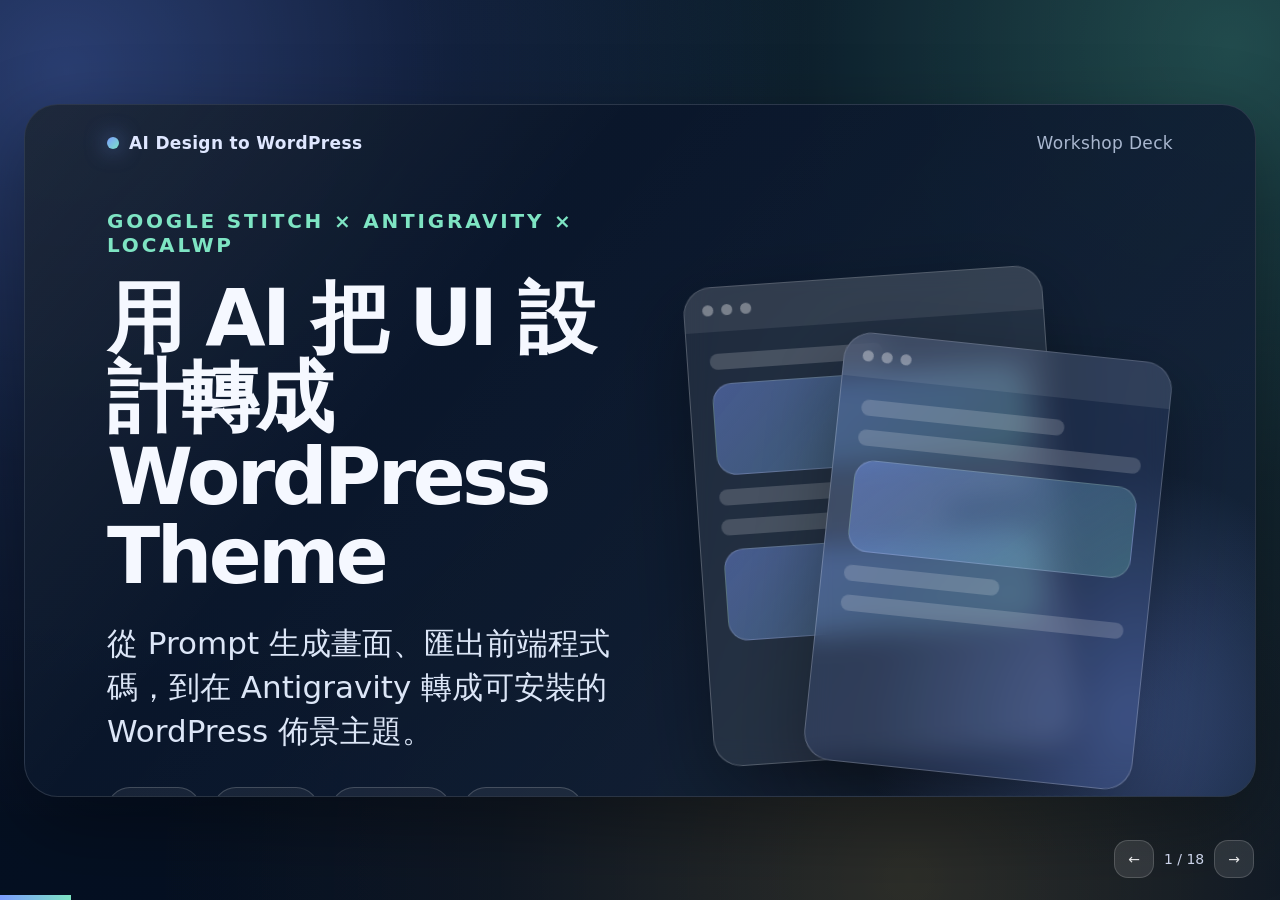
==== slides/google-stitch-to-wordpress.html @ a5615731 "add google stitch to wordpress slides" ====
<!doctype html>
<html lang="zh-Hant">
<head>
  <meta charset="utf-8" />
  <meta name="viewport" content="width=device-width, initial-scale=1" />
  <title>Google Stitch × Antigravity × WordPress Theme 工作流</title>
  <style>
    :root{
      --bg:#07111f;
      --bg2:#0e1e35;
      --ink:#f5f8ff;
      --muted:#a9b7cf;
      --line:rgba(255,255,255,.13);
      --brand:#7c9cff;
      --brand2:#7ee4c3;
      --accent:#ffd166;
      --danger:#ff7a90;
      --card:rgba(255,255,255,.075);
      --card2:rgba(255,255,255,.11);
      --shadow:0 28px 80px rgba(0,0,0,.35);
      --radius:28px;
      font-family: Inter, ui-sans-serif, system-ui, -apple-system, BlinkMacSystemFont, "Segoe UI", "Noto Sans TC", "Microsoft JhengHei", sans-serif;
    }
    *{box-sizing:border-box}
    html,body{height:100%; margin:0; background:#020814; color:var(--ink); overflow:hidden;}
    body:before{
      content:""; position:fixed; inset:-20%; pointer-events:none; opacity:.72;
      background:
        radial-gradient(circle at 18% 20%, rgba(124,156,255,.48) 0, rgba(124,156,255,.16) 22%, transparent 42%),
        radial-gradient(circle at 83% 18%, rgba(126,228,195,.38) 0, rgba(126,228,195,.10) 24%, transparent 46%),
        radial-gradient(circle at 65% 84%, rgba(255,209,102,.22) 0, rgba(255,209,102,.06) 26%, transparent 48%),
        linear-gradient(135deg, #06101e 0%, #0a1425 44%, #081528 100%);
      filter:saturate(120%);
    }
    .deck{height:100%; width:100%; position:relative; z-index:1; display:grid; place-items:center; padding:24px;}
    .slide{
      display:none; position:relative; overflow:hidden;
      width:min(100vw - 48px, 1600px); aspect-ratio:16/9;
      max-height:calc(100vh - 48px);
      background:linear-gradient(135deg, rgba(9,20,38,.92), rgba(12,28,52,.90));
      border:1px solid var(--line); border-radius:34px; box-shadow:var(--shadow);
      padding:70px 82px;
    }
    .slide.active{display:block; animation:fade .28s ease both}
    @keyframes fade{from{opacity:.3; transform:translateY(10px) scale(.99)} to{opacity:1; transform:none}}
    .slide:before{content:""; position:absolute; inset:0; pointer-events:none; background:linear-gradient(130deg, rgba(255,255,255,.08), transparent 34%, rgba(255,255,255,.04));}
    .slide:after{content:""; position:absolute; right:-120px; bottom:-180px; width:520px; height:520px; border-radius:50%; background:radial-gradient(circle, rgba(124,156,255,.32), transparent 68%); pointer-events:none;}
    .topbar{position:absolute; top:28px; left:82px; right:82px; display:flex; justify-content:space-between; align-items:center; color:var(--muted); font-size:17px; letter-spacing:.02em; z-index:3;}
    .brandmark{display:flex; align-items:center; gap:10px; font-weight:700; color:#dfe7ff;}
    .dot{width:12px; height:12px; border-radius:50%; background:linear-gradient(135deg,var(--brand),var(--brand2)); box-shadow:0 0 22px rgba(124,156,255,.8)}
    h1,h2,h3,p{margin:0}
    h1{font-size:78px; line-height:1.02; letter-spacing:-.045em; max-width:1050px;}
    h2{font-size:54px; line-height:1.08; letter-spacing:-.035em; max-width:1120px;}
    h3{font-size:28px; line-height:1.25; color:#fff;}
    p,.body{font-size:24px; line-height:1.55; color:var(--muted);}
    .lead{font-size:31px; line-height:1.42; color:#dce6f7; max-width:980px; margin-top:24px;}
    .kicker{font-size:20px; color:var(--brand2); font-weight:800; text-transform:uppercase; letter-spacing:.14em; margin-bottom:22px;}
    .hero-grid{display:grid; grid-template-columns:1.1fr .9fr; gap:62px; align-items:center; height:100%; padding-top:34px; position:relative; z-index:2;}
    .pillrow{display:flex; flex-wrap:wrap; gap:12px; margin-top:34px;}
    .pill{padding:10px 16px; border:1px solid rgba(255,255,255,.18); border-radius:999px; background:rgba(255,255,255,.06); color:#dfe7ff; font-size:18px;}
    .screen-stack{height:530px; position:relative;}
    .mock{position:absolute; border-radius:28px; border:1px solid rgba(255,255,255,.22); background:rgba(255,255,255,.08); backdrop-filter:blur(14px); box-shadow:0 28px 75px rgba(0,0,0,.33); overflow:hidden;}
    .mock.one{width:360px; height:480px; right:115px; top:20px; transform:rotate(-4deg)}
    .mock.two{width:330px; height:430px; right:20px; top:90px; transform:rotate(6deg); background:rgba(124,156,255,.11)}
    .mockbar{height:44px; background:rgba(255,255,255,.08); display:flex; gap:8px; align-items:center; padding:0 18px;}
    .mockbar span{width:11px; height:11px; border-radius:50%; background:rgba(255,255,255,.35)}
    .mockbody{padding:22px; display:grid; gap:14px;}
    .mockline{height:16px; border-radius:20px; background:rgba(255,255,255,.17)}
    .mockline.short{width:55%}.mockline.mid{width:72%}
    .mockcard{height:92px; border-radius:20px; background:linear-gradient(135deg, rgba(124,156,255,.42), rgba(126,228,195,.22)); border:1px solid rgba(255,255,255,.16)}
    .two-col{display:grid; grid-template-columns:1fr 1fr; gap:42px; margin-top:38px; position:relative; z-index:2;}
    .three-col{display:grid; grid-template-columns:repeat(3,1fr); gap:28px; margin-top:38px; position:relative; z-index:2;}
    .card{background:var(--card); border:1px solid var(--line); border-radius:var(--radius); padding:30px; min-height:190px;}
    .card.big{min-height:260px;}
    .card .num{font-size:20px; color:var(--accent); font-weight:900; margin-bottom:12px;}
    .card p{font-size:21px; margin-top:12px;}
    ul{margin:20px 0 0 0; padding:0; list-style:none; display:grid; gap:14px;}
    li{font-size:23px; line-height:1.42; color:#d7e2f4; padding-left:34px; position:relative;}
    li:before{content:""; position:absolute; left:0; top:.55em; width:12px; height:12px; border-radius:50%; background:linear-gradient(135deg,var(--brand),var(--brand2));}
    .flow{display:flex; align-items:stretch; justify-content:space-between; gap:18px; margin-top:50px; position:relative; z-index:2;}
    .step{flex:1; min-height:170px; background:rgba(255,255,255,.075); border:1px solid rgba(255,255,255,.14); border-radius:26px; padding:25px; display:flex; flex-direction:column; justify-content:space-between;}
    .step small{color:var(--brand2); font-weight:800; font-size:16px; letter-spacing:.1em}.step strong{font-size:25px; line-height:1.2}.step span{font-size:18px; color:var(--muted); line-height:1.35}
    .arrow{width:36px; display:grid; place-items:center; color:var(--muted); font-size:38px;}
    .code{font-family:"SFMono-Regular",Consolas,"Liberation Mono",monospace; background:rgba(0,0,0,.28); border:1px solid rgba(255,255,255,.14); border-radius:22px; padding:26px; color:#dfe7ff; font-size:20px; line-height:1.5; white-space:pre-wrap; margin-top:26px;}
    .highlight{color:var(--brand2); font-weight:900}.yellow{color:var(--accent); font-weight:900}.red{color:var(--danger); font-weight:900}
    .compare{display:grid; grid-template-columns:1fr 1fr; gap:28px; margin-top:42px; position:relative; z-index:2;}
    .compare .side{padding:34px; border-radius:30px; border:1px solid var(--line); background:rgba(255,255,255,.07); min-height:410px;}
    .side.old{opacity:.78}.side.new{background:linear-gradient(135deg, rgba(124,156,255,.14), rgba(126,228,195,.08));}
    .source{position:absolute; left:82px; bottom:34px; right:82px; color:rgba(223,231,255,.55); font-size:14px; z-index:3;}
    .progress{position:fixed; left:0; bottom:0; height:5px; background:linear-gradient(90deg,var(--brand),var(--brand2)); z-index:10; transition:width .2s ease;}
    .nav{position:fixed; right:26px; bottom:22px; z-index:11; display:flex; gap:10px; align-items:center; color:#dfe7ff; font-size:14px; opacity:.9}
    button{background:rgba(255,255,255,.12); color:#fff; border:1px solid rgba(255,255,255,.18); border-radius:14px; padding:10px 13px; cursor:pointer; font:inherit} button:hover{background:rgba(255,255,255,.2)}
    .agenda{display:grid; grid-template-columns:repeat(2,1fr); gap:18px; margin-top:38px; max-width:1080px;}
    .agenda div{padding:20px 24px; border-radius:22px; background:rgba(255,255,255,.075); border:1px solid var(--line); font-size:23px; color:#e9efff;}
    .agenda b{color:var(--brand2); margin-right:12px;}
    .matrix{width:100%; border-collapse:separate; border-spacing:0 12px; margin-top:34px; position:relative; z-index:2;}
    .matrix th{font-size:19px; color:var(--brand2); text-align:left; padding:0 22px 8px;}
    .matrix td{background:rgba(255,255,255,.075); border-top:1px solid var(--line); border-bottom:1px solid var(--line); padding:20px 22px; font-size:21px; color:#dbe6f7;}
    .matrix td:first-child{border-left:1px solid var(--line); border-radius:20px 0 0 20px; color:#fff; font-weight:800;}.matrix td:last-child{border-right:1px solid var(--line); border-radius:0 20px 20px 0;}
    .diagram{position:relative; height:520px; margin-top:20px; z-index:2;}
    .node{position:absolute; border-radius:26px; border:1px solid var(--line); background:rgba(255,255,255,.08); padding:24px; box-shadow:0 18px 50px rgba(0,0,0,.2);}
    .node h3{font-size:25px}.node p{font-size:18px; margin-top:8px}.node.a{left:0;top:50px;width:340px}.node.b{left:410px;top:0;width:360px}.node.c{right:0;top:70px;width:360px}.node.d{left:210px;bottom:30px;width:400px}.node.e{right:180px;bottom:0;width:360px}
    .line{position:absolute; height:2px; background:linear-gradient(90deg, rgba(124,156,255,.0), rgba(124,156,255,.8), rgba(126,228,195,.0)); transform-origin:left center; opacity:.75}.l1{left:330px;top:150px;width:120px; transform:rotate(-18deg)}.l2{left:760px;top:130px;width:170px; transform:rotate(18deg)}.l3{left:310px;top:290px;width:170px; transform:rotate(55deg)}.l4{left:610px;top:340px;width:230px; transform:rotate(-12deg)}
    .quote{font-size:42px; line-height:1.25; max-width:1000px; color:#fff; letter-spacing:-.02em; margin-top:28px;}
    .footer-note{font-size:18px; color:var(--muted); margin-top:26px;}
    @media (max-width:900px){.deck{padding:0}.slide{width:100vw;height:100vh;max-height:none;aspect-ratio:auto;border-radius:0;padding:76px 28px 90px;overflow:auto}.topbar{left:28px;right:28px}.hero-grid,.two-col,.three-col,.compare{grid-template-columns:1fr}.screen-stack{display:none}h1{font-size:48px}h2{font-size:38px}.lead{font-size:23px}.flow{flex-direction:column}.arrow{transform:rotate(90deg); width:auto}.source{left:28px;right:28px}.agenda{grid-template-columns:1fr}.diagram{height:auto;display:grid;gap:16px}.node{position:relative!important;left:auto!important;right:auto!important;top:auto!important;bottom:auto!important;width:auto!important}.line{display:none}}
    @media print{html,body{height:auto;overflow:visible;background:#07111f}.deck{display:block;padding:0}.slide{display:block;break-after:page;page-break-after:always;width:100vw;height:56.25vw;max-height:none;border-radius:0;border:0;box-shadow:none}.nav,.progress{display:none}@page{size:16in 9in;margin:0}}
  </style>
</head>
<body>
  <main class="deck" id="deck">
    <section class="slide active">
      <div class="topbar"><div class="brandmark"><span class="dot"></span>AI Design to WordPress</div><div>Workshop Deck</div></div>
      <div class="hero-grid">
        <div>
          <div class="kicker">Google Stitch × Antigravity × LocalWP</div>
          <h1>用 AI 把 UI 設計轉成 WordPress Theme</h1>
          <p class="lead">從 Prompt 生成畫面、匯出前端程式碼，到在 Antigravity 轉成可安裝的 WordPress 佈景主題。</p>
          <div class="pillrow"><span class="pill">UI 生成</span><span class="pill">前端匯出</span><span class="pill">AI Coding</span><span class="pill">Theme 化</span></div>
        </div>
        <div class="screen-stack" aria-hidden="true"><div class="mock one"><div class="mockbar"><span></span><span></span><span></span></div><div class="mockbody"><div class="mockline short"></div><div class="mockcard"></div><div class="mockline"></div><div class="mockline mid"></div><div class="mockcard"></div></div></div><div class="mock two"><div class="mockbar"><span></span><span></span><span></span></div><div class="mockbody"><div class="mockline mid"></div><div class="mockline"></div><div class="mockcard"></div><div class="mockline short"></div><div class="mockline"></div></div></div></div>
      </div>
    </section>

    <section class="slide">
      <div class="topbar"><div class="brandmark"><span class="dot"></span>Agenda</div><div>01</div></div>
      <div class="kicker">今天會完成的事</div>
      <h2>從「想法」到「本機 WordPress Theme」的完整流程</h2>
      <div class="agenda">
        <div><b>01</b>什麼是 Google Stitch</div>
        <div><b>02</b>為什麼要用 Stitch</div>
        <div><b>03</b>匯出功能介紹</div>
        <div><b>04</b>匯出 ZIP</div>
        <div><b>05</b>打開 Antigravity</div>
        <div><b>06</b>安裝 LocalWP</div>
        <div><b>07</b>轉成 WordPress Theme</div>
        <div><b>08</b>測試、修正與交付</div>
      </div>
      <div class="source">提示：使用鍵盤 ← → 或下方按鈕切換投影片；列印時可另存為 PDF。</div>
    </section>

    <section class="slide">
      <div class="topbar"><div class="brandmark"><span class="dot"></span>Google Stitch</div><div>02</div></div>
      <div class="kicker">什麼是 Google Stitch</div>
      <h2>Google Labs 推出的 AI UI 設計工具</h2>
      <div class="two-col">
        <div class="card big"><div class="num">Core Idea</div><h3>From idea to app</h3><p>用自然語言或圖片描述需求，快速產生 Web / Mobile 介面設計，並同時提供前端程式碼。</p></div>
        <div class="card big"><div class="num">Output</div><h3>UI + Code</h3><p>Stitch 不只產生靜態圖，也能輸出 HTML/CSS 或 React 形式，方便進一步交給開發工具處理。</p></div>
      </div>
      <ul>
        <li>適合從零開始探索產品畫面、Landing Page、App Prototype。</li>
        <li>可透過對話修改版面、色彩、元件與頁面結構。</li>
      </ul>
      <div class="source">資料來源：Google Developers Blog、Google Blog、RAR 設計攻略。</div>
    </section>

    <section class="slide">
      <div class="topbar"><div class="brandmark"><span class="dot"></span>Why Stitch</div><div>03</div></div>
      <div class="kicker">為什麼要用 Google Stitch</div>
      <h2>把「設計前期卡關」變成「可快速迭代的畫面」</h2>
      <div class="compare">
        <div class="side old"><h3>傳統流程</h3><ul><li>先畫 Wireframe</li><li>再進 Figma 做視覺</li><li>與開發溝通切版細節</li><li>反覆調 CSS 與 RWD</li><li>初版常常要數天到數週</li></ul></div>
        <div class="side new"><h3>Stitch 流程</h3><ul><li>用 Prompt 描述產品與風格</li><li>快速生成多個視覺方向</li><li>用對話微調畫面</li><li>匯出程式碼與素材</li><li>把時間留給品牌、體驗與內容</li></ul></div>
      </div>
    </section>

    <section class="slide">
      <div class="topbar"><div class="brandmark"><span class="dot"></span>Prompt</div><div>04</div></div>
      <div class="kicker">好的 Prompt 決定輸出品質</div>
      <h2>不要只說「做一個網站」，要把產品、受眾、區塊與風格說清楚</h2>
      <div class="code">請幫我設計一個 WordPress 課程 Landing Page，目標對象是想學 AI 工具的網站開發者。

頁面包含：Hero、課程亮點、三步驟學習流程、講師介紹、FAQ、CTA。

視覺風格：深色科技感、圓角卡片、藍綠色漸層、乾淨留白，適合桌機版網站。</div>
      <div class="three-col">
        <div class="card"><h3>產品背景</h3><p>網站類型、目標族群、使用場景。</p></div>
        <div class="card"><h3>頁面內容</h3><p>每個區塊需要有哪些資訊。</p></div>
        <div class="card"><h3>視覺限制</h3><p>品牌色、字體感、版型與氛圍。</p></div>
      </div>
    </section>

    <section class="slide">
      <div class="topbar"><div class="brandmark"><span class="dot"></span>Export</div><div>05</div></div>
      <div class="kicker">匯出功能介紹</div>
      <h2>Stitch 的輸出重點：讓設計可以進入下一個開發工具</h2>
      <table class="matrix">
        <tr><th>匯出方式</th><th>用途</th><th>適合時機</th></tr>
        <tr><td>Paste to Figma</td><td>把畫面貼到 Figma 繼續精修</td><td>需要設計師接手或做品牌細節</td></tr>
        <tr><td>HTML / CSS</td><td>取得靜態前端程式碼</td><td>要切成網頁、Landing Page、Theme</td></tr>
        <tr><td>ZIP Package</td><td>打包程式碼與素材</td><td>交給 Antigravity 或工程師整理</td></tr>
        <tr><td>Design Context</td><td>保存設計規則與畫面脈絡</td><td>讓 AI 開發工具更理解設計意圖</td></tr>
      </table>
      <div class="source">注意：功能名稱與可用項目可能因 Stitch 版本、模式與帳號權限而不同。</div>
    </section>

    <section class="slide">
      <div class="topbar"><div class="brandmark"><span class="dot"></span>ZIP</div><div>06</div></div>
      <div class="kicker">匯出 ZIP</div>
      <h2>下載後先確認：它是「靜態前端」，不是 WordPress Theme</h2>
      <div class="two-col">
        <div class="card big"><h3>ZIP 可能包含</h3><ul><li>HTML / CSS / JS</li><li>圖片與素材 Assets</li><li>頁面元件或版型檔案</li><li>設計說明文件</li></ul></div>
        <div class="card big"><h3>還缺什麼</h3><ul><li>style.css Theme Header</li><li>functions.php</li><li>header.php / footer.php</li><li>WordPress Loop</li><li>wp_head() / wp_footer()</li></ul></div>
      </div>
      <p class="footer-note">操作提醒：匯出後先不要急著丟到 WordPress，先用瀏覽器打開靜態版本，確認畫面、圖片路徑與 RWD 都正常。</p>
    </section>

    <section class="slide">
      <div class="topbar"><div class="brandmark"><span class="dot"></span>Antigravity</div><div>07</div></div>
      <div class="kicker">打開 Antigravity</div>
      <h2>把 Antigravity 當成「會自己看專案、拆任務、改程式」的 AI 開發環境</h2>
      <div class="three-col">
        <div class="card big"><div class="num">01</div><h3>Open Folder</h3><p>開啟 Stitch 匯出的 ZIP 解壓縮資料夾。</p></div>
        <div class="card big"><div class="num">02</div><h3>Ask Agent</h3><p>請 Agent 先閱讀專案結構，整理目前頁面與素材依賴。</p></div>
        <div class="card big"><div class="num">03</div><h3>Define Mission</h3><p>明確要求轉換成 WordPress Theme，而不是單純修前端。</p></div>
      </div>
      <div class="code">Mission：請把這個 Stitch 匯出的靜態網頁，轉換成可安裝的 WordPress Theme。
請建立必要檔案：style.css、functions.php、header.php、footer.php、front-page.php、index.php。</div>
      <div class="source">資料來源：Google Antigravity 官方文件與 Codelab。</div>
    </section>

    <section class="slide">
      <div class="topbar"><div class="brandmark"><span class="dot"></span>LocalWP</div><div>08</div></div>
      <div class="kicker">安裝 LocalWP</div>
      <h2>先建立安全的本機 WordPress 測試環境</h2>
      <div class="flow">
        <div class="step"><small>STEP 1</small><strong>下載 LocalWP</strong><span>安裝後建立新的 WordPress Site。</span></div><div class="arrow">→</div>
        <div class="step"><small>STEP 2</small><strong>建立網站</strong><span>選擇站名、PHP、資料庫與管理帳號。</span></div><div class="arrow">→</div>
        <div class="step"><small>STEP 3</small><strong>開啟 Theme 資料夾</strong><span>進入 wp-content/themes。</span></div><div class="arrow">→</div>
        <div class="step"><small>STEP 4</small><strong>放入 Theme</strong><span>啟用、預覽、修正錯誤。</span></div>
      </div>
      <p class="footer-note">建議先建立一個乾淨測試站，避免直接在正式網站上測試 AI 轉換結果。</p>
    </section>

    <section class="slide">
      <div class="topbar"><div class="brandmark"><span class="dot"></span>Theme Structure</div><div>09</div></div>
      <div class="kicker">WordPress Theme 最小結構</div>
      <h2>Antigravity 要轉換的不是「一頁 HTML」，而是一個 Theme 專案</h2>
      <div class="code">my-stitch-theme/
├── style.css          # Theme 資訊與主要樣式
├── functions.php      # 載入 CSS / JS、Theme 支援功能
├── header.php         # &lt;head&gt;、導覽列、wp_head()
├── footer.php         # 頁尾、wp_footer()
├── front-page.php     # 首頁版型
├── index.php          # 預設備援模板
└── assets/            # 圖片、CSS、JS、字體</div>
      <div class="two-col">
        <div class="card"><h3>靜態 → Theme</h3><p>拆出可重複使用的 header、footer、template。</p></div>
        <div class="card"><h3>硬編 → WordPress</h3><p>把內容逐步替換成 WordPress 函式與後台可管理資料。</p></div>
      </div>
    </section>

    <section class="slide">
      <div class="topbar"><div class="brandmark"><span class="dot"></span>Convert</div><div>10</div></div>
      <div class="kicker">使用 Antigravity 轉成 WordPress Theme</div>
      <h2>給 Agent 的任務要「具體、可驗收、分階段」</h2>
      <div class="code">請依序完成：
1. 分析目前 HTML / CSS / assets 結構
2. 建立 WordPress Theme 最小必要檔案
3. 將原本頁面拆成 header.php、front-page.php、footer.php
4. 用 wp_enqueue_style / wp_enqueue_script 載入素材
5. 修正圖片路徑為 get_template_directory_uri()
6. 確保 wp_head()、body_class()、wp_footer() 正確存在
7. 最後提供啟用與測試步驟</div>
    </section>

    <section class="slide">
      <div class="topbar"><div class="brandmark"><span class="dot"></span>Functions</div><div>11</div></div>
      <div class="kicker">關鍵轉換片段</div>
      <h2>讓樣式與腳本用 WordPress 方式載入</h2>
      <div class="code">// functions.php
function stitch_theme_assets() {
  wp_enqueue_style(
    'stitch-theme-style',
    get_stylesheet_uri(),
    array(),
    wp_get_theme()-&gt;get('Version')
  );

  wp_enqueue_script(
    'stitch-theme-main',
    get_template_directory_uri() . '/assets/main.js',
    array(),
    wp_get_theme()-&gt;get('Version'),
    true
  );
}
add_action('wp_enqueue_scripts', 'stitch_theme_assets');</div>
      <p class="footer-note">不要直接在 header.php 寫死 CSS/JS 路徑；用 enqueue 才符合 WordPress Theme 的標準做法。</p>
    </section>

    <section class="slide">
      <div class="topbar"><div class="brandmark"><span class="dot"></span>WordPress Dynamic</div><div>12</div></div>
      <div class="kicker">從靜態內容改成可管理內容</div>
      <h2>初版可以先保留靜態，第二階段再導入 WordPress 動態化</h2>
      <div class="three-col">
        <div class="card big"><h3>階段 1</h3><p>完成可啟用 Theme，畫面與 Stitch 靜態版一致。</p></div>
        <div class="card big"><h3>階段 2</h3><p>把標題、段落、按鈕連結改為 Customizer 或 ACF 欄位。</p></div>
        <div class="card big"><h3>階段 3</h3><p>把重複區塊轉成 Gutenberg Block 或 Pattern。</p></div>
      </div>
      <div class="code">常見替換：
&lt;h1&gt;固定標題&lt;/h1&gt; → &lt;?php the_title(); ?&gt;
固定內文 → &lt;?php the_content(); ?&gt;
圖片路徑 → &lt;?php echo esc_url(get_template_directory_uri()); ?&gt;/assets/image.png</div>
    </section>

    <section class="slide">
      <div class="topbar"><div class="brandmark"><span class="dot"></span>Workflow</div><div>13</div></div>
      <div class="kicker">完整工作流</div>
      <h2>AI 設計不是終點，而是 WordPress 開發的起點</h2>
      <div class="diagram">
        <div class="line l1"></div><div class="line l2"></div><div class="line l3"></div><div class="line l4"></div>
        <div class="node a"><h3>Google Stitch</h3><p>Prompt / 圖片生成 UI</p></div>
        <div class="node b"><h3>Export ZIP</h3><p>取得靜態前端與素材</p></div>
        <div class="node c"><h3>Antigravity</h3><p>拆解、重構、轉換 Theme</p></div>
        <div class="node d"><h3>LocalWP</h3><p>本機安裝、啟用、測試</p></div>
        <div class="node e"><h3>WordPress Theme</h3><p>可持續維護與擴充</p></div>
      </div>
    </section>

    <section class="slide">
      <div class="topbar"><div class="brandmark"><span class="dot"></span>QA</div><div>14</div></div>
      <div class="kicker">驗收清單</div>
      <h2>Theme 啟用前，至少檢查這 8 件事</h2>
      <div class="two-col">
        <ul>
          <li>Theme 後台可以正常啟用</li>
          <li>首頁畫面與靜態版一致</li>
          <li>CSS / JS 沒有 404</li>
          <li>圖片路徑都正確</li>
        </ul>
        <ul>
          <li>手機版 RWD 沒有破版</li>
          <li>wp_head() / wp_footer() 存在</li>
          <li>選單、按鈕、表單可正常操作</li>
          <li>沒有把測試 API Key 或私密資料放進 Theme</li>
        </ul>
      </div>
      <p class="footer-note">Demo 時建議準備「失敗排除」橋段：常見錯誤包含圖片路徑、CSS 未載入、JS 相依性、PHP tag 拼錯。</p>
    </section>

    <section class="slide">
      <div class="topbar"><div class="brandmark"><span class="dot"></span>Demo Script</div><div>15</div></div>
      <div class="kicker">現場 Demo 建議節奏</div>
      <h2>不要只展示工具，要展示「每一步產出的交付物」</h2>
      <div class="flow">
        <div class="step"><small>5 min</small><strong>Stitch 生成 UI</strong><span>從 Prompt 產出第一版畫面。</span></div><div class="arrow">→</div>
        <div class="step"><small>5 min</small><strong>匯出 ZIP</strong><span>說明資料夾與檔案內容。</span></div><div class="arrow">→</div>
        <div class="step"><small>15 min</small><strong>Antigravity 轉換</strong><span>讓 Agent 建 Theme 並修錯。</span></div><div class="arrow">→</div>
        <div class="step"><small>10 min</small><strong>LocalWP 啟用</strong><span>完成測試與驗收。</span></div>
      </div>
      <p class="footer-note">時間不夠時，先準備好一份半成品 Theme，現場只展示關鍵轉換與修正。</p>
    </section>

    <section class="slide">
      <div class="topbar"><div class="brandmark"><span class="dot"></span>Wrap-up</div><div>16</div></div>
      <div class="kicker">重點總結</div>
      <h2>這套流程的價值：更快做出可驗證的網站原型</h2>
      <p class="quote">Stitch 負責把想法變成畫面；Antigravity 負責把畫面整理成工程；WordPress 負責讓網站可以被管理與持續營運。</p>
      <div class="three-col">
        <div class="card"><h3>速度</h3><p>降低從空白畫布開始的成本。</p></div>
        <div class="card"><h3>可交付</h3><p>不是只有截圖，而是可測試的 Theme。</p></div>
        <div class="card"><h3>可維護</h3><p>用 WordPress 結構接住後續內容與客戶需求。</p></div>
      </div>
    </section>

    <section class="slide">
      <div class="topbar"><div class="brandmark"><span class="dot"></span>Resources</div><div>17</div></div>
      <div class="kicker">參考資源</div>
      <h2>延伸閱讀與操作文件</h2>
      <ul>
        <li>RAR 設計攻略：Google Stitch 教學與功能整理</li>
        <li>Google Developers Blog：From idea to app: Introducing Stitch</li>
        <li>Google Blog：Introducing “vibe design” with Stitch</li>
        <li>Google Antigravity 官方文件與 Getting Started Codelab</li>
        <li>WordPress Theme Handbook：Theme Basics、Template Files、Enqueue Scripts</li>
      </ul>
      <div class="code">建議下一步：把此 HTML 投影片內容轉成 workshop handout，並補上實際操作截圖與你自己的 Demo 專案畫面。</div>
    </section>
  </main>
  <div class="progress" id="progress"></div>
  <div class="nav"><button id="prev" aria-label="上一頁">←</button><span id="count">1 / 17</span><button id="next" aria-label="下一頁">→</button></div>
  <script>
    const slides=[...document.querySelectorAll('.slide')];
    let index=0;
    const progress=document.getElementById('progress');
    const count=document.getElementById('count');
    function show(i){
      index=Math.max(0,Math.min(slides.length-1,i));
      slides.forEach((s,n)=>s.classList.toggle('active',n===index));
      progress.style.width=((index+1)/slides.length*100)+'%';
      count.textContent=(index+1)+' / '+slides.length;
      location.hash='slide-'+(index+1);
    }
    document.getElementById('prev').onclick=()=>show(index-1);
    document.getElementById('next').onclick=()=>show(index+1);
    addEventListener('keydown',e=>{
      if(['ArrowRight','PageDown',' '].includes(e.key)){e.preventDefault();show(index+1)}
      if(['ArrowLeft','PageUp'].includes(e.key)){e.preventDefault();show(index-1)}
      if(e.key==='Home')show(0); if(e.key==='End')show(slides.length-1);
    });
    const m=location.hash.match(/slide-(\d+)/); if(m) index=Number(m[1])-1; show(index);
  </script>
</body>
</html>
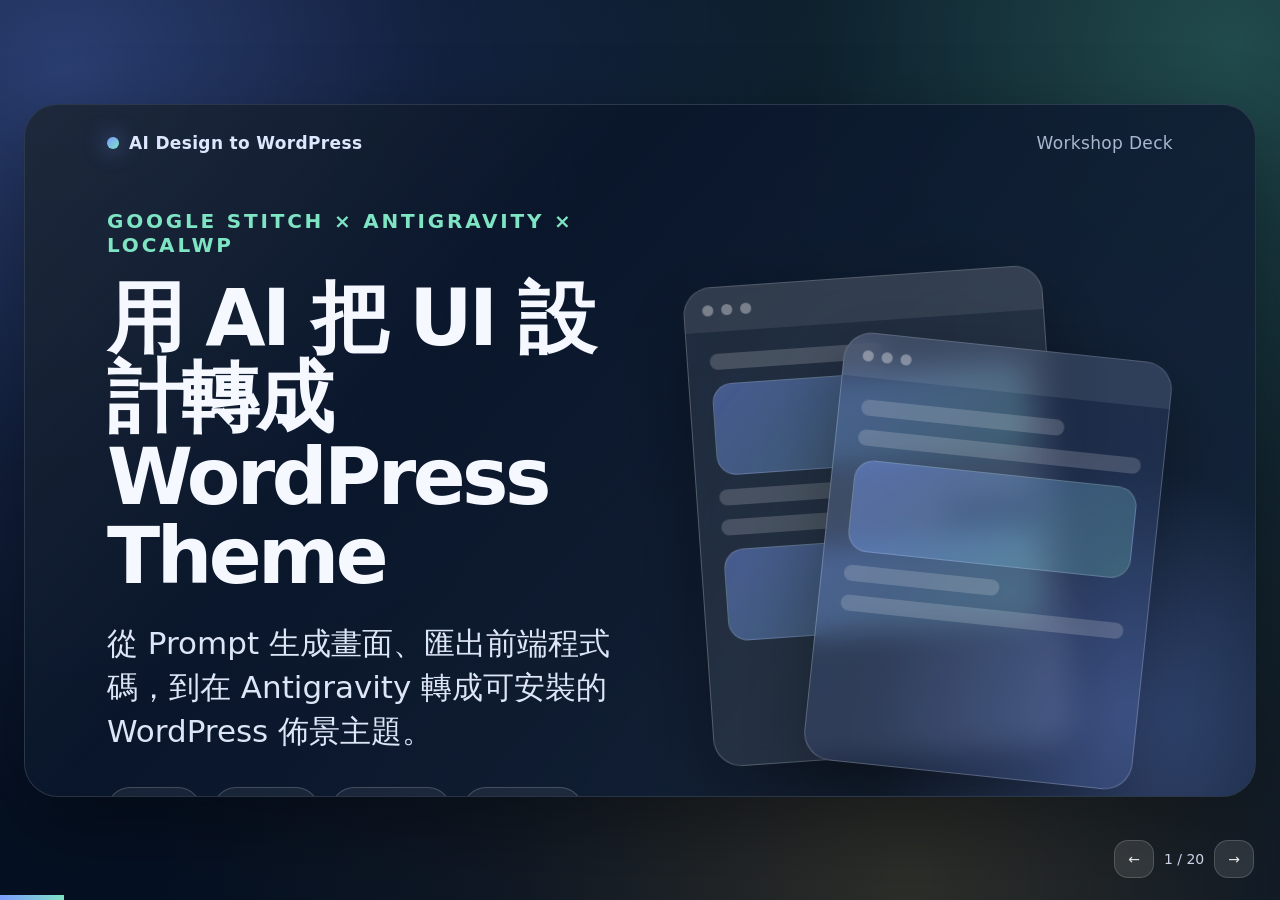
==== commit 41c9cb3a: "補上自介和QA" ====
--- a/slides/google-stitch-to-wordpress.html
+++ b/slides/google-stitch-to-wordpress.html
@@ -1,129 +1,1020 @@
 <!doctype html>
 <html lang="zh-Hant">
+
 <head>
   <meta charset="utf-8" />
   <meta name="viewport" content="width=device-width, initial-scale=1" />
   <title>Google Stitch × Antigravity × WordPress Theme 工作流</title>
   <style>
-    :root{
-      --bg:#07111f;
-      --bg2:#0e1e35;
-      --ink:#f5f8ff;
-      --muted:#a9b7cf;
-      --line:rgba(255,255,255,.13);
-      --brand:#7c9cff;
-      --brand2:#7ee4c3;
-      --accent:#ffd166;
-      --danger:#ff7a90;
-      --card:rgba(255,255,255,.075);
-      --card2:rgba(255,255,255,.11);
-      --shadow:0 28px 80px rgba(0,0,0,.35);
-      --radius:28px;
+    :root {
+      --bg: #07111f;
+      --bg2: #0e1e35;
+      --ink: #f5f8ff;
+      --muted: #a9b7cf;
+      --line: rgba(255, 255, 255, .13);
+      --brand: #7c9cff;
+      --brand2: #7ee4c3;
+      --accent: #ffd166;
+      --danger: #ff7a90;
+      --card: rgba(255, 255, 255, .075);
+      --card2: rgba(255, 255, 255, .11);
+      --shadow: 0 28px 80px rgba(0, 0, 0, .35);
+      --radius: 28px;
       font-family: Inter, ui-sans-serif, system-ui, -apple-system, BlinkMacSystemFont, "Segoe UI", "Noto Sans TC", "Microsoft JhengHei", sans-serif;
     }
-    *{box-sizing:border-box}
-    html,body{height:100%; margin:0; background:#020814; color:var(--ink); overflow:hidden;}
-    body:before{
-      content:""; position:fixed; inset:-20%; pointer-events:none; opacity:.72;
+
+    * {
+      box-sizing: border-box
+    }
+
+    html,
+    body {
+      height: 100%;
+      margin: 0;
+      background: #020814;
+      color: var(--ink);
+      overflow: hidden;
+    }
+
+    body:before {
+      content: "";
+      position: fixed;
+      inset: -20%;
+      pointer-events: none;
+      opacity: .72;
       background:
-        radial-gradient(circle at 18% 20%, rgba(124,156,255,.48) 0, rgba(124,156,255,.16) 22%, transparent 42%),
-        radial-gradient(circle at 83% 18%, rgba(126,228,195,.38) 0, rgba(126,228,195,.10) 24%, transparent 46%),
-        radial-gradient(circle at 65% 84%, rgba(255,209,102,.22) 0, rgba(255,209,102,.06) 26%, transparent 48%),
+        radial-gradient(circle at 18% 20%, rgba(124, 156, 255, .48) 0, rgba(124, 156, 255, .16) 22%, transparent 42%),
+        radial-gradient(circle at 83% 18%, rgba(126, 228, 195, .38) 0, rgba(126, 228, 195, .10) 24%, transparent 46%),
+        radial-gradient(circle at 65% 84%, rgba(255, 209, 102, .22) 0, rgba(255, 209, 102, .06) 26%, transparent 48%),
         linear-gradient(135deg, #06101e 0%, #0a1425 44%, #081528 100%);
-      filter:saturate(120%);
-    }
-    .deck{height:100%; width:100%; position:relative; z-index:1; display:grid; place-items:center; padding:24px;}
-    .slide{
-      display:none; position:relative; overflow:hidden;
-      width:min(100vw - 48px, 1600px); aspect-ratio:16/9;
-      max-height:calc(100vh - 48px);
-      background:linear-gradient(135deg, rgba(9,20,38,.92), rgba(12,28,52,.90));
-      border:1px solid var(--line); border-radius:34px; box-shadow:var(--shadow);
-      padding:70px 82px;
-    }
-    .slide.active{display:block; animation:fade .28s ease both}
-    @keyframes fade{from{opacity:.3; transform:translateY(10px) scale(.99)} to{opacity:1; transform:none}}
-    .slide:before{content:""; position:absolute; inset:0; pointer-events:none; background:linear-gradient(130deg, rgba(255,255,255,.08), transparent 34%, rgba(255,255,255,.04));}
-    .slide:after{content:""; position:absolute; right:-120px; bottom:-180px; width:520px; height:520px; border-radius:50%; background:radial-gradient(circle, rgba(124,156,255,.32), transparent 68%); pointer-events:none;}
-    .topbar{position:absolute; top:28px; left:82px; right:82px; display:flex; justify-content:space-between; align-items:center; color:var(--muted); font-size:17px; letter-spacing:.02em; z-index:3;}
-    .brandmark{display:flex; align-items:center; gap:10px; font-weight:700; color:#dfe7ff;}
-    .dot{width:12px; height:12px; border-radius:50%; background:linear-gradient(135deg,var(--brand),var(--brand2)); box-shadow:0 0 22px rgba(124,156,255,.8)}
-    h1,h2,h3,p{margin:0}
-    h1{font-size:78px; line-height:1.02; letter-spacing:-.045em; max-width:1050px;}
-    h2{font-size:54px; line-height:1.08; letter-spacing:-.035em; max-width:1120px;}
-    h3{font-size:28px; line-height:1.25; color:#fff;}
-    p,.body{font-size:24px; line-height:1.55; color:var(--muted);}
-    .lead{font-size:31px; line-height:1.42; color:#dce6f7; max-width:980px; margin-top:24px;}
-    .kicker{font-size:20px; color:var(--brand2); font-weight:800; text-transform:uppercase; letter-spacing:.14em; margin-bottom:22px;}
-    .hero-grid{display:grid; grid-template-columns:1.1fr .9fr; gap:62px; align-items:center; height:100%; padding-top:34px; position:relative; z-index:2;}
-    .pillrow{display:flex; flex-wrap:wrap; gap:12px; margin-top:34px;}
-    .pill{padding:10px 16px; border:1px solid rgba(255,255,255,.18); border-radius:999px; background:rgba(255,255,255,.06); color:#dfe7ff; font-size:18px;}
-    .screen-stack{height:530px; position:relative;}
-    .mock{position:absolute; border-radius:28px; border:1px solid rgba(255,255,255,.22); background:rgba(255,255,255,.08); backdrop-filter:blur(14px); box-shadow:0 28px 75px rgba(0,0,0,.33); overflow:hidden;}
-    .mock.one{width:360px; height:480px; right:115px; top:20px; transform:rotate(-4deg)}
-    .mock.two{width:330px; height:430px; right:20px; top:90px; transform:rotate(6deg); background:rgba(124,156,255,.11)}
-    .mockbar{height:44px; background:rgba(255,255,255,.08); display:flex; gap:8px; align-items:center; padding:0 18px;}
-    .mockbar span{width:11px; height:11px; border-radius:50%; background:rgba(255,255,255,.35)}
-    .mockbody{padding:22px; display:grid; gap:14px;}
-    .mockline{height:16px; border-radius:20px; background:rgba(255,255,255,.17)}
-    .mockline.short{width:55%}.mockline.mid{width:72%}
-    .mockcard{height:92px; border-radius:20px; background:linear-gradient(135deg, rgba(124,156,255,.42), rgba(126,228,195,.22)); border:1px solid rgba(255,255,255,.16)}
-    .two-col{display:grid; grid-template-columns:1fr 1fr; gap:42px; margin-top:38px; position:relative; z-index:2;}
-    .three-col{display:grid; grid-template-columns:repeat(3,1fr); gap:28px; margin-top:38px; position:relative; z-index:2;}
-    .card{background:var(--card); border:1px solid var(--line); border-radius:var(--radius); padding:30px; min-height:190px;}
-    .card.big{min-height:260px;}
-    .card .num{font-size:20px; color:var(--accent); font-weight:900; margin-bottom:12px;}
-    .card p{font-size:21px; margin-top:12px;}
-    ul{margin:20px 0 0 0; padding:0; list-style:none; display:grid; gap:14px;}
-    li{font-size:23px; line-height:1.42; color:#d7e2f4; padding-left:34px; position:relative;}
-    li:before{content:""; position:absolute; left:0; top:.55em; width:12px; height:12px; border-radius:50%; background:linear-gradient(135deg,var(--brand),var(--brand2));}
-    .flow{display:flex; align-items:stretch; justify-content:space-between; gap:18px; margin-top:50px; position:relative; z-index:2;}
-    .step{flex:1; min-height:170px; background:rgba(255,255,255,.075); border:1px solid rgba(255,255,255,.14); border-radius:26px; padding:25px; display:flex; flex-direction:column; justify-content:space-between;}
-    .step small{color:var(--brand2); font-weight:800; font-size:16px; letter-spacing:.1em}.step strong{font-size:25px; line-height:1.2}.step span{font-size:18px; color:var(--muted); line-height:1.35}
-    .arrow{width:36px; display:grid; place-items:center; color:var(--muted); font-size:38px;}
-    .code{font-family:"SFMono-Regular",Consolas,"Liberation Mono",monospace; background:rgba(0,0,0,.28); border:1px solid rgba(255,255,255,.14); border-radius:22px; padding:26px; color:#dfe7ff; font-size:20px; line-height:1.5; white-space:pre-wrap; margin-top:26px;}
-    .highlight{color:var(--brand2); font-weight:900}.yellow{color:var(--accent); font-weight:900}.red{color:var(--danger); font-weight:900}
-    .compare{display:grid; grid-template-columns:1fr 1fr; gap:28px; margin-top:42px; position:relative; z-index:2;}
-    .compare .side{padding:34px; border-radius:30px; border:1px solid var(--line); background:rgba(255,255,255,.07); min-height:410px;}
-    .side.old{opacity:.78}.side.new{background:linear-gradient(135deg, rgba(124,156,255,.14), rgba(126,228,195,.08));}
-    .source{position:absolute; left:82px; bottom:34px; right:82px; color:rgba(223,231,255,.55); font-size:14px; z-index:3;}
-    .progress{position:fixed; left:0; bottom:0; height:5px; background:linear-gradient(90deg,var(--brand),var(--brand2)); z-index:10; transition:width .2s ease;}
-    .nav{position:fixed; right:26px; bottom:22px; z-index:11; display:flex; gap:10px; align-items:center; color:#dfe7ff; font-size:14px; opacity:.9}
-    button{background:rgba(255,255,255,.12); color:#fff; border:1px solid rgba(255,255,255,.18); border-radius:14px; padding:10px 13px; cursor:pointer; font:inherit} button:hover{background:rgba(255,255,255,.2)}
-    .agenda{display:grid; grid-template-columns:repeat(2,1fr); gap:18px; margin-top:38px; max-width:1080px;}
-    .agenda div{padding:20px 24px; border-radius:22px; background:rgba(255,255,255,.075); border:1px solid var(--line); font-size:23px; color:#e9efff;}
-    .agenda b{color:var(--brand2); margin-right:12px;}
-    .matrix{width:100%; border-collapse:separate; border-spacing:0 12px; margin-top:34px; position:relative; z-index:2;}
-    .matrix th{font-size:19px; color:var(--brand2); text-align:left; padding:0 22px 8px;}
-    .matrix td{background:rgba(255,255,255,.075); border-top:1px solid var(--line); border-bottom:1px solid var(--line); padding:20px 22px; font-size:21px; color:#dbe6f7;}
-    .matrix td:first-child{border-left:1px solid var(--line); border-radius:20px 0 0 20px; color:#fff; font-weight:800;}.matrix td:last-child{border-right:1px solid var(--line); border-radius:0 20px 20px 0;}
-    .diagram{position:relative; height:520px; margin-top:20px; z-index:2;}
-    .node{position:absolute; border-radius:26px; border:1px solid var(--line); background:rgba(255,255,255,.08); padding:24px; box-shadow:0 18px 50px rgba(0,0,0,.2);}
-    .node h3{font-size:25px}.node p{font-size:18px; margin-top:8px}.node.a{left:0;top:50px;width:340px}.node.b{left:410px;top:0;width:360px}.node.c{right:0;top:70px;width:360px}.node.d{left:210px;bottom:30px;width:400px}.node.e{right:180px;bottom:0;width:360px}
-    .line{position:absolute; height:2px; background:linear-gradient(90deg, rgba(124,156,255,.0), rgba(124,156,255,.8), rgba(126,228,195,.0)); transform-origin:left center; opacity:.75}.l1{left:330px;top:150px;width:120px; transform:rotate(-18deg)}.l2{left:760px;top:130px;width:170px; transform:rotate(18deg)}.l3{left:310px;top:290px;width:170px; transform:rotate(55deg)}.l4{left:610px;top:340px;width:230px; transform:rotate(-12deg)}
-    .quote{font-size:42px; line-height:1.25; max-width:1000px; color:#fff; letter-spacing:-.02em; margin-top:28px;}
-    .footer-note{font-size:18px; color:var(--muted); margin-top:26px;}
-    @media (max-width:900px){.deck{padding:0}.slide{width:100vw;height:100vh;max-height:none;aspect-ratio:auto;border-radius:0;padding:76px 28px 90px;overflow:auto}.topbar{left:28px;right:28px}.hero-grid,.two-col,.three-col,.compare{grid-template-columns:1fr}.screen-stack{display:none}h1{font-size:48px}h2{font-size:38px}.lead{font-size:23px}.flow{flex-direction:column}.arrow{transform:rotate(90deg); width:auto}.source{left:28px;right:28px}.agenda{grid-template-columns:1fr}.diagram{height:auto;display:grid;gap:16px}.node{position:relative!important;left:auto!important;right:auto!important;top:auto!important;bottom:auto!important;width:auto!important}.line{display:none}}
-    @media print{html,body{height:auto;overflow:visible;background:#07111f}.deck{display:block;padding:0}.slide{display:block;break-after:page;page-break-after:always;width:100vw;height:56.25vw;max-height:none;border-radius:0;border:0;box-shadow:none}.nav,.progress{display:none}@page{size:16in 9in;margin:0}}
+      filter: saturate(120%);
+    }
+
+    .deck {
+      height: 100%;
+      width: 100%;
+      position: relative;
+      z-index: 1;
+      display: grid;
+      place-items: center;
+      padding: 24px;
+    }
+
+    .slide {
+      display: none;
+      position: relative;
+      overflow: hidden;
+      width: min(100vw - 48px, 1600px);
+      aspect-ratio: 16/9;
+      max-height: calc(100vh - 48px);
+      background: linear-gradient(135deg, rgba(9, 20, 38, .92), rgba(12, 28, 52, .90));
+      border: 1px solid var(--line);
+      border-radius: 34px;
+      box-shadow: var(--shadow);
+      padding: 70px 82px;
+    }
+
+    .slide.active {
+      display: block;
+      animation: fade .28s ease both
+    }
+
+    @keyframes fade {
+      from {
+        opacity: .3;
+        transform: translateY(10px) scale(.99)
+      }
+
+      to {
+        opacity: 1;
+        transform: none
+      }
+    }
+
+    .slide:before {
+      content: "";
+      position: absolute;
+      inset: 0;
+      pointer-events: none;
+      background: linear-gradient(130deg, rgba(255, 255, 255, .08), transparent 34%, rgba(255, 255, 255, .04));
+    }
+
+    .slide:after {
+      content: "";
+      position: absolute;
+      right: -120px;
+      bottom: -180px;
+      width: 520px;
+      height: 520px;
+      border-radius: 50%;
+      background: radial-gradient(circle, rgba(124, 156, 255, .32), transparent 68%);
+      pointer-events: none;
+    }
+
+    .topbar {
+      position: absolute;
+      top: 28px;
+      left: 82px;
+      right: 82px;
+      display: flex;
+      justify-content: space-between;
+      align-items: center;
+      color: var(--muted);
+      font-size: 17px;
+      letter-spacing: .02em;
+      z-index: 3;
+    }
+
+    .brandmark {
+      display: flex;
+      align-items: center;
+      gap: 10px;
+      font-weight: 700;
+      color: #dfe7ff;
+    }
+
+    .dot {
+      width: 12px;
+      height: 12px;
+      border-radius: 50%;
+      background: linear-gradient(135deg, var(--brand), var(--brand2));
+      box-shadow: 0 0 22px rgba(124, 156, 255, .8)
+    }
+
+    h1,
+    h2,
+    h3,
+    p {
+      margin: 0
+    }
+
+    h1 {
+      font-size: 78px;
+      line-height: 1.02;
+      letter-spacing: -.045em;
+      max-width: 1050px;
+    }
+
+    h2 {
+      font-size: 54px;
+      line-height: 1.08;
+      letter-spacing: -.035em;
+      max-width: 1120px;
+    }
+
+    h3 {
+      font-size: 28px;
+      line-height: 1.25;
+      color: #fff;
+    }
+
+    p,
+    .body {
+      font-size: 24px;
+      line-height: 1.55;
+      color: var(--muted);
+    }
+
+    .lead {
+      font-size: 31px;
+      line-height: 1.42;
+      color: #dce6f7;
+      max-width: 980px;
+      margin-top: 24px;
+    }
+
+    .kicker {
+      font-size: 20px;
+      color: var(--brand2);
+      font-weight: 800;
+      text-transform: uppercase;
+      letter-spacing: .14em;
+      margin-bottom: 22px;
+    }
+
+    .hero-grid {
+      display: grid;
+      grid-template-columns: 1.1fr .9fr;
+      gap: 62px;
+      align-items: center;
+      height: 100%;
+      padding-top: 34px;
+      position: relative;
+      z-index: 2;
+    }
+
+    .pillrow {
+      display: flex;
+      flex-wrap: wrap;
+      gap: 12px;
+      margin-top: 34px;
+    }
+
+    .pill {
+      padding: 10px 16px;
+      border: 1px solid rgba(255, 255, 255, .18);
+      border-radius: 999px;
+      background: rgba(255, 255, 255, .06);
+      color: #dfe7ff;
+      font-size: 18px;
+    }
+
+    .screen-stack {
+      height: 530px;
+      position: relative;
+    }
+
+    .mock {
+      position: absolute;
+      border-radius: 28px;
+      border: 1px solid rgba(255, 255, 255, .22);
+      background: rgba(255, 255, 255, .08);
+      backdrop-filter: blur(14px);
+      box-shadow: 0 28px 75px rgba(0, 0, 0, .33);
+      overflow: hidden;
+    }
+
+    .mock.one {
+      width: 360px;
+      height: 480px;
+      right: 115px;
+      top: 20px;
+      transform: rotate(-4deg)
+    }
+
+    .mock.two {
+      width: 330px;
+      height: 430px;
+      right: 20px;
+      top: 90px;
+      transform: rotate(6deg);
+      background: rgba(124, 156, 255, .11)
+    }
+
+    .mockbar {
+      height: 44px;
+      background: rgba(255, 255, 255, .08);
+      display: flex;
+      gap: 8px;
+      align-items: center;
+      padding: 0 18px;
+    }
+
+    .mockbar span {
+      width: 11px;
+      height: 11px;
+      border-radius: 50%;
+      background: rgba(255, 255, 255, .35)
+    }
+
+    .mockbody {
+      padding: 22px;
+      display: grid;
+      gap: 14px;
+    }
+
+    .mockline {
+      height: 16px;
+      border-radius: 20px;
+      background: rgba(255, 255, 255, .17)
+    }
+
+    .mockline.short {
+      width: 55%
+    }
+
+    .mockline.mid {
+      width: 72%
+    }
+
+    .mockcard {
+      height: 92px;
+      border-radius: 20px;
+      background: linear-gradient(135deg, rgba(124, 156, 255, .42), rgba(126, 228, 195, .22));
+      border: 1px solid rgba(255, 255, 255, .16)
+    }
+
+    .two-col {
+      display: grid;
+      grid-template-columns: 1fr 1fr;
+      gap: 42px;
+      margin-top: 38px;
+      position: relative;
+      z-index: 2;
+    }
+
+    .three-col {
+      display: grid;
+      grid-template-columns: repeat(3, 1fr);
+      gap: 28px;
+      margin-top: 38px;
+      position: relative;
+      z-index: 2;
+    }
+
+    .card {
+      background: var(--card);
+      border: 1px solid var(--line);
+      border-radius: var(--radius);
+      padding: 30px;
+      min-height: 190px;
+    }
+
+    .card.big {
+      min-height: 260px;
+    }
+
+    .card .num {
+      font-size: 20px;
+      color: var(--accent);
+      font-weight: 900;
+      margin-bottom: 12px;
+    }
+
+    .card p {
+      font-size: 21px;
+      margin-top: 12px;
+    }
+
+    ul {
+      margin: 20px 0 0 0;
+      padding: 0;
+      list-style: none;
+      display: grid;
+      gap: 14px;
+    }
+
+    li {
+      font-size: 23px;
+      line-height: 1.42;
+      color: #d7e2f4;
+      padding-left: 34px;
+      position: relative;
+    }
+
+    li:before {
+      content: "";
+      position: absolute;
+      left: 0;
+      top: .55em;
+      width: 12px;
+      height: 12px;
+      border-radius: 50%;
+      background: linear-gradient(135deg, var(--brand), var(--brand2));
+    }
+
+    .flow {
+      display: flex;
+      align-items: stretch;
+      justify-content: space-between;
+      gap: 18px;
+      margin-top: 50px;
+      position: relative;
+      z-index: 2;
+    }
+
+    .step {
+      flex: 1;
+      min-height: 170px;
+      background: rgba(255, 255, 255, .075);
+      border: 1px solid rgba(255, 255, 255, .14);
+      border-radius: 26px;
+      padding: 25px;
+      display: flex;
+      flex-direction: column;
+      justify-content: space-between;
+    }
+
+    .step small {
+      color: var(--brand2);
+      font-weight: 800;
+      font-size: 16px;
+      letter-spacing: .1em
+    }
+
+    .step strong {
+      font-size: 25px;
+      line-height: 1.2
+    }
+
+    .step span {
+      font-size: 18px;
+      color: var(--muted);
+      line-height: 1.35
+    }
+
+    .arrow {
+      width: 36px;
+      display: grid;
+      place-items: center;
+      color: var(--muted);
+      font-size: 38px;
+    }
+
+    .code {
+      font-family: "SFMono-Regular", Consolas, "Liberation Mono", monospace;
+      background: rgba(0, 0, 0, .28);
+      border: 1px solid rgba(255, 255, 255, .14);
+      border-radius: 22px;
+      padding: 26px;
+      color: #dfe7ff;
+      font-size: 20px;
+      line-height: 1.5;
+      white-space: pre-wrap;
+      margin-top: 26px;
+    }
+
+    .highlight {
+      color: var(--brand2);
+      font-weight: 900
+    }
+
+    .yellow {
+      color: var(--accent);
+      font-weight: 900
+    }
+
+    .red {
+      color: var(--danger);
+      font-weight: 900
+    }
+
+    .compare {
+      display: grid;
+      grid-template-columns: 1fr 1fr;
+      gap: 28px;
+      margin-top: 42px;
+      position: relative;
+      z-index: 2;
+    }
+
+    .compare .side {
+      padding: 34px;
+      border-radius: 30px;
+      border: 1px solid var(--line);
+      background: rgba(255, 255, 255, .07);
+      min-height: 410px;
+    }
+
+    .side.old {
+      opacity: .78
+    }
+
+    .side.new {
+      background: linear-gradient(135deg, rgba(124, 156, 255, .14), rgba(126, 228, 195, .08));
+    }
+
+    .source {
+      position: absolute;
+      left: 82px;
+      bottom: 34px;
+      right: 82px;
+      color: rgba(223, 231, 255, .55);
+      font-size: 14px;
+      z-index: 3;
+    }
+
+    .progress {
+      position: fixed;
+      left: 0;
+      bottom: 0;
+      height: 5px;
+      background: linear-gradient(90deg, var(--brand), var(--brand2));
+      z-index: 10;
+      transition: width .2s ease;
+    }
+
+    .nav {
+      position: fixed;
+      right: 26px;
+      bottom: 22px;
+      z-index: 11;
+      display: flex;
+      gap: 10px;
+      align-items: center;
+      color: #dfe7ff;
+      font-size: 14px;
+      opacity: .9
+    }
+
+    button {
+      background: rgba(255, 255, 255, .12);
+      color: #fff;
+      border: 1px solid rgba(255, 255, 255, .18);
+      border-radius: 14px;
+      padding: 10px 13px;
+      cursor: pointer;
+      font: inherit
+    }
+
+    button:hover {
+      background: rgba(255, 255, 255, .2)
+    }
+
+    .agenda {
+      display: grid;
+      grid-template-columns: repeat(2, 1fr);
+      gap: 18px;
+      margin-top: 38px;
+      max-width: 1080px;
+    }
+
+    .agenda div {
+      padding: 20px 24px;
+      border-radius: 22px;
+      background: rgba(255, 255, 255, .075);
+      border: 1px solid var(--line);
+      font-size: 23px;
+      color: #e9efff;
+    }
+
+    .agenda b {
+      color: var(--brand2);
+      margin-right: 12px;
+    }
+
+    .matrix {
+      width: 100%;
+      border-collapse: separate;
+      border-spacing: 0 12px;
+      margin-top: 34px;
+      position: relative;
+      z-index: 2;
+    }
+
+    .matrix th {
+      font-size: 19px;
+      color: var(--brand2);
+      text-align: left;
+      padding: 0 22px 8px;
+    }
+
+    .matrix td {
+      background: rgba(255, 255, 255, .075);
+      border-top: 1px solid var(--line);
+      border-bottom: 1px solid var(--line);
+      padding: 20px 22px;
+      font-size: 21px;
+      color: #dbe6f7;
+    }
+
+    .matrix td:first-child {
+      border-left: 1px solid var(--line);
+      border-radius: 20px 0 0 20px;
+      color: #fff;
+      font-weight: 800;
+    }
+
+    .matrix td:last-child {
+      border-right: 1px solid var(--line);
+      border-radius: 0 20px 20px 0;
+    }
+
+    .diagram {
+      position: relative;
+      height: 520px;
+      margin-top: 20px;
+      z-index: 2;
+    }
+
+    .node {
+      position: absolute;
+      border-radius: 26px;
+      border: 1px solid var(--line);
+      background: rgba(255, 255, 255, .08);
+      padding: 24px;
+      box-shadow: 0 18px 50px rgba(0, 0, 0, .2);
+    }
+
+    .node h3 {
+      font-size: 25px
+    }
+
+    .node p {
+      font-size: 18px;
+      margin-top: 8px
+    }
+
+    .node.a {
+      left: 0;
+      top: 50px;
+      width: 340px
+    }
+
+    .node.b {
+      left: 410px;
+      top: 0;
+      width: 360px
+    }
+
+    .node.c {
+      right: 0;
+      top: 70px;
+      width: 360px
+    }
+
+    .node.d {
+      left: 210px;
+      bottom: 30px;
+      width: 400px
+    }
+
+    .node.e {
+      right: 180px;
+      bottom: 0;
+      width: 360px
+    }
+
+    .line {
+      position: absolute;
+      height: 2px;
+      background: linear-gradient(90deg, rgba(124, 156, 255, .0), rgba(124, 156, 255, .8), rgba(126, 228, 195, .0));
+      transform-origin: left center;
+      opacity: .75
+    }
+
+    .l1 {
+      left: 330px;
+      top: 150px;
+      width: 120px;
+      transform: rotate(-18deg)
+    }
+
+    .l2 {
+      left: 760px;
+      top: 130px;
+      width: 170px;
+      transform: rotate(18deg)
+    }
+
+    .l3 {
+      left: 310px;
+      top: 290px;
+      width: 170px;
+      transform: rotate(55deg)
+    }
+
+    .l4 {
+      left: 610px;
+      top: 340px;
+      width: 230px;
+      transform: rotate(-12deg)
+    }
+
+    .quote {
+      font-size: 42px;
+      line-height: 1.25;
+      max-width: 1000px;
+      color: #fff;
+      letter-spacing: -.02em;
+      margin-top: 28px;
+    }
+
+    .footer-note {
+      font-size: 18px;
+      color: var(--muted);
+      margin-top: 26px;
+    }
+
+    .profile-slide-grid {
+      display: grid;
+      grid-template-columns: 430px 1fr;
+      gap: 54px;
+      align-items: center;
+      margin-top: 34px;
+      position: relative;
+      z-index: 2
+    }
+
+    .profile-photo-wrap {
+      position: relative
+    }
+
+    .profile-photo {
+      width: 420px;
+      height: 420px;
+      object-fit: cover;
+      border-radius: 34px;
+      border: 1px solid rgba(255, 255, 255, .22);
+      box-shadow: 0 28px 80px rgba(0, 0, 0, .32)
+    }
+
+    .profile-photo-wrap:after {
+      content: "";
+      position: absolute;
+      inset: 18px -18px -18px 18px;
+      border: 1px solid rgba(126, 228, 195, .35);
+      border-radius: 34px;
+      z-index: -1
+    }
+
+    .profile-list {
+      display: grid;
+      gap: 18px;
+      margin-top: 0
+    }
+
+    .profile-item {
+      display: grid;
+      grid-template-columns: 130px 1fr;
+      gap: 20px;
+      align-items: start;
+      padding: 18px 0;
+      border-bottom: 1px solid rgba(255, 255, 255, .12)
+    }
+
+    .profile-label {
+      color: var(--brand2);
+      font-weight: 900;
+      font-size: 20px;
+      letter-spacing: .08em
+    }
+
+    .profile-value {
+      font-size: 24px;
+      line-height: 1.45;
+      color: #e9efff
+    }
+
+    .mission-box {
+      margin-top: 28px;
+      padding: 22px 26px;
+      border-radius: 24px;
+      background: rgba(126, 228, 195, .08);
+      border: 1px solid rgba(126, 228, 195, .22);
+      font-size: 24px;
+      line-height: 1.45;
+      color: #fff
+    }
+
+    .qa-slide-grid {
+      display: grid;
+      grid-template-columns: 1fr 430px;
+      gap: 64px;
+      align-items: center;
+      height: 100%;
+      position: relative;
+      z-index: 2
+    }
+
+    .qa-title {
+      font-size: 118px;
+      letter-spacing: .02em
+    }
+
+    .qa-card {
+      text-align: center;
+      background: rgba(255, 255, 255, .085);
+      border: 1px solid rgba(255, 255, 255, .16);
+      border-radius: 34px;
+      padding: 36px;
+      box-shadow: 0 28px 80px rgba(0, 0, 0, .24)
+    }
+
+    .qa-qr {
+      width: 320px;
+      height: 320px;
+      object-fit: contain;
+      background: #fff;
+      border-radius: 24px;
+      padding: 18px
+    }
+
+    .qa-card h3 {
+      margin-top: 24px;
+      font-size: 28px
+    }
+
+    .qa-card p {
+      font-size: 21px;
+      margin-top: 12px
+    }
+
+    @media (max-width:900px) {
+
+      .profile-slide-grid,
+      .qa-slide-grid {
+        grid-template-columns: 1fr
+      }
+
+      .profile-photo {
+        width: 100%;
+        height: auto
+      }
+
+      .profile-item {
+        grid-template-columns: 1fr
+      }
+
+      .qa-title {
+        font-size: 64px
+      }
+
+      .qa-qr {
+        width: 260px;
+        height: 260px
+      }
+    }
+
+    @media (max-width:900px) {
+      .deck {
+        padding: 0
+      }
+
+      .slide {
+        width: 100vw;
+        height: 100vh;
+        max-height: none;
+        aspect-ratio: auto;
+        border-radius: 0;
+        padding: 76px 28px 90px;
+        overflow: auto
+      }
+
+      .topbar {
+        left: 28px;
+        right: 28px
+      }
+
+      .hero-grid,
+      .two-col,
+      .three-col,
+      .compare {
+        grid-template-columns: 1fr
+      }
+
+      .screen-stack {
+        display: none
+      }
+
+      h1 {
+        font-size: 48px
+      }
+
+      h2 {
+        font-size: 38px
+      }
+
+      .lead {
+        font-size: 23px
+      }
+
+      .flow {
+        flex-direction: column
+      }
+
+      .arrow {
+        transform: rotate(90deg);
+        width: auto
+      }
+
+      .source {
+        left: 28px;
+        right: 28px
+      }
+
+      .agenda {
+        grid-template-columns: 1fr
+      }
+
+      .diagram {
+        height: auto;
+        display: grid;
+        gap: 16px
+      }
+
+      .node {
+        position: relative !important;
+        left: auto !important;
+        right: auto !important;
+        top: auto !important;
+        bottom: auto !important;
+        width: auto !important
+      }
+
+      .line {
+        display: none
+      }
+    }
+
+    @media print {
+
+      html,
+      body {
+        height: auto;
+        overflow: visible;
+        background: #07111f
+      }
+
+      .deck {
+        display: block;
+        padding: 0
+      }
+
+      .slide {
+        display: block;
+        break-after: page;
+        page-break-after: always;
+        width: 100vw;
+        height: 56.25vw;
+        max-height: none;
+        border-radius: 0;
+        border: 0;
+        box-shadow: none
+      }
+
+      .nav,
+      .progress {
+        display: none
+      }
+
+      @page {
+        size: 16in 9in;
+        margin: 0
+      }
+    }
   </style>
 </head>
+
 <body>
   <main class="deck" id="deck">
     <section class="slide active">
-      <div class="topbar"><div class="brandmark"><span class="dot"></span>AI Design to WordPress</div><div>Workshop Deck</div></div>
+      <div class="topbar">
+        <div class="brandmark"><span class="dot"></span>AI Design to WordPress</div>
+        <div>Workshop Deck</div>
+      </div>
       <div class="hero-grid">
         <div>
           <div class="kicker">Google Stitch × Antigravity × LocalWP</div>
           <h1>用 AI 把 UI 設計轉成 WordPress Theme</h1>
           <p class="lead">從 Prompt 生成畫面、匯出前端程式碼，到在 Antigravity 轉成可安裝的 WordPress 佈景主題。</p>
-          <div class="pillrow"><span class="pill">UI 生成</span><span class="pill">前端匯出</span><span class="pill">AI Coding</span><span class="pill">Theme 化</span></div>
-        </div>
-        <div class="screen-stack" aria-hidden="true"><div class="mock one"><div class="mockbar"><span></span><span></span><span></span></div><div class="mockbody"><div class="mockline short"></div><div class="mockcard"></div><div class="mockline"></div><div class="mockline mid"></div><div class="mockcard"></div></div></div><div class="mock two"><div class="mockbar"><span></span><span></span><span></span></div><div class="mockbody"><div class="mockline mid"></div><div class="mockline"></div><div class="mockcard"></div><div class="mockline short"></div><div class="mockline"></div></div></div></div>
-      </div>
-    </section>
-
-    <section class="slide">
-      <div class="topbar"><div class="brandmark"><span class="dot"></span>Agenda</div><div>01</div></div>
+          <div class="pillrow"><span class="pill">UI 生成</span><span class="pill">前端匯出</span><span class="pill">AI
+              Coding</span><span class="pill">Theme 化</span></div>
+        </div>
+        <div class="screen-stack" aria-hidden="true">
+          <div class="mock one">
+            <div class="mockbar"><span></span><span></span><span></span></div>
+            <div class="mockbody">
+              <div class="mockline short"></div>
+              <div class="mockcard"></div>
+              <div class="mockline"></div>
+              <div class="mockline mid"></div>
+              <div class="mockcard"></div>
+            </div>
+          </div>
+          <div class="mock two">
+            <div class="mockbar"><span></span><span></span><span></span></div>
+            <div class="mockbody">
+              <div class="mockline mid"></div>
+              <div class="mockline"></div>
+              <div class="mockcard"></div>
+              <div class="mockline short"></div>
+              <div class="mockline"></div>
+            </div>
+          </div>
+        </div>
+      </div>
+    </section>
+
+
+    <section class="slide">
+      <div class="topbar">
+        <div class="brandmark"><span class="dot"></span>Speaker</div>
+        <div>01</div>
+      </div>
+      <div class="kicker">個人介紹</div>
+      <h2>系統架構師：Bruce Lee</h2>
+      <div class="profile-slide-grid">
+        <div class="profile-photo-wrap">
+          <img class="profile-photo"
+            src="[data-uri]"
+            alt="Bruce Lee 大頭照">
+        </div>
+        <div class="card big">
+          <div class="profile-list">
+            <div class="profile-item">
+              <div class="profile-label">FOCUS</div>
+              <div class="profile-value">WordPress、網站架構與數位服務應用。</div>
+            </div>
+            <div class="profile-item">
+              <div class="profile-label">COMMUNITY</div>
+              <div class="profile-value">WordCamp Asia、WordCamp Taiwan、WordCamp Taipei 等主辦者與講者。</div>
+            </div>
+            <div class="profile-item">
+              <div class="profile-label">MISSION</div>
+              <div class="profile-value">把複雜的技術拆解成一般人也能上手的實戰流程。</div>
+            </div>
+          </div>
+          <div class="mission-box">持續研究如何讓「不會寫程式的人」，也能透過 AI 輔助，將想法快速轉化為真正上線的產品。</div>
+        </div>
+      </div>
+    </section>
+
+    <section class="slide">
+      <div class="topbar">
+        <div class="brandmark"><span class="dot"></span>Agenda</div>
+        <div>02</div>
+      </div>
       <div class="kicker">今天會完成的事</div>
       <h2>從「想法」到「本機 WordPress Theme」的完整流程</h2>
       <div class="agenda">
@@ -140,12 +1031,23 @@
     </section>
 
     <section class="slide">
-      <div class="topbar"><div class="brandmark"><span class="dot"></span>Google Stitch</div><div>02</div></div>
+      <div class="topbar">
+        <div class="brandmark"><span class="dot"></span>Google Stitch</div>
+        <div>03</div>
+      </div>
       <div class="kicker">什麼是 Google Stitch</div>
       <h2>Google Labs 推出的 AI UI 設計工具</h2>
       <div class="two-col">
-        <div class="card big"><div class="num">Core Idea</div><h3>From idea to app</h3><p>用自然語言或圖片描述需求，快速產生 Web / Mobile 介面設計，並同時提供前端程式碼。</p></div>
-        <div class="card big"><div class="num">Output</div><h3>UI + Code</h3><p>Stitch 不只產生靜態圖，也能輸出 HTML/CSS 或 React 形式，方便進一步交給開發工具處理。</p></div>
+        <div class="card big">
+          <div class="num">Core Idea</div>
+          <h3>From idea to app</h3>
+          <p>用自然語言或圖片描述需求，快速產生 Web / Mobile 介面設計，並同時提供前端程式碼。</p>
+        </div>
+        <div class="card big">
+          <div class="num">Output</div>
+          <h3>UI + Code</h3>
+          <p>Stitch 不只產生靜態圖，也能輸出 HTML/CSS 或 React 形式，方便進一步交給開發工具處理。</p>
+        </div>
       </div>
       <ul>
         <li>適合從零開始探索產品畫面、Landing Page、App Prototype。</li>
@@ -155,171 +1057,319 @@
     </section>
 
     <section class="slide">
-      <div class="topbar"><div class="brandmark"><span class="dot"></span>Why Stitch</div><div>03</div></div>
+      <div class="topbar">
+        <div class="brandmark"><span class="dot"></span>Why Stitch</div>
+        <div>04</div>
+      </div>
       <div class="kicker">為什麼要用 Google Stitch</div>
       <h2>把「設計前期卡關」變成「可快速迭代的畫面」</h2>
       <div class="compare">
-        <div class="side old"><h3>傳統流程</h3><ul><li>先畫 Wireframe</li><li>再進 Figma 做視覺</li><li>與開發溝通切版細節</li><li>反覆調 CSS 與 RWD</li><li>初版常常要數天到數週</li></ul></div>
-        <div class="side new"><h3>Stitch 流程</h3><ul><li>用 Prompt 描述產品與風格</li><li>快速生成多個視覺方向</li><li>用對話微調畫面</li><li>匯出程式碼與素材</li><li>把時間留給品牌、體驗與內容</li></ul></div>
-      </div>
-    </section>
-
-    <section class="slide">
-      <div class="topbar"><div class="brandmark"><span class="dot"></span>Prompt</div><div>04</div></div>
+        <div class="side old">
+          <h3>傳統流程</h3>
+          <ul>
+            <li>先畫 Wireframe</li>
+            <li>再進 Figma 做視覺</li>
+            <li>與開發溝通切版細節</li>
+            <li>反覆調 CSS 與 RWD</li>
+            <li>初版常常要數天到數週</li>
+          </ul>
+        </div>
+        <div class="side new">
+          <h3>Stitch 流程</h3>
+          <ul>
+            <li>用 Prompt 描述產品與風格</li>
+            <li>快速生成多個視覺方向</li>
+            <li>用對話微調畫面</li>
+            <li>匯出程式碼與素材</li>
+            <li>把時間留給品牌、體驗與內容</li>
+          </ul>
+        </div>
+      </div>
+    </section>
+
+    <section class="slide">
+      <div class="topbar">
+        <div class="brandmark"><span class="dot"></span>Prompt</div>
+        <div>05</div>
+      </div>
       <div class="kicker">好的 Prompt 決定輸出品質</div>
       <h2>不要只說「做一個網站」，要把產品、受眾、區塊與風格說清楚</h2>
       <div class="code">請幫我設計一個 WordPress 課程 Landing Page，目標對象是想學 AI 工具的網站開發者。
 
-頁面包含：Hero、課程亮點、三步驟學習流程、講師介紹、FAQ、CTA。
-
-視覺風格：深色科技感、圓角卡片、藍綠色漸層、乾淨留白，適合桌機版網站。</div>
+        頁面包含：Hero、課程亮點、三步驟學習流程、講師介紹、FAQ、CTA。
+
+        視覺風格：深色科技感、圓角卡片、藍綠色漸層、乾淨留白，適合桌機版網站。</div>
       <div class="three-col">
-        <div class="card"><h3>產品背景</h3><p>網站類型、目標族群、使用場景。</p></div>
-        <div class="card"><h3>頁面內容</h3><p>每個區塊需要有哪些資訊。</p></div>
-        <div class="card"><h3>視覺限制</h3><p>品牌色、字體感、版型與氛圍。</p></div>
-      </div>
-    </section>
-
-    <section class="slide">
-      <div class="topbar"><div class="brandmark"><span class="dot"></span>Export</div><div>05</div></div>
+        <div class="card">
+          <h3>產品背景</h3>
+          <p>網站類型、目標族群、使用場景。</p>
+        </div>
+        <div class="card">
+          <h3>頁面內容</h3>
+          <p>每個區塊需要有哪些資訊。</p>
+        </div>
+        <div class="card">
+          <h3>視覺限制</h3>
+          <p>品牌色、字體感、版型與氛圍。</p>
+        </div>
+      </div>
+    </section>
+
+    <section class="slide">
+      <div class="topbar">
+        <div class="brandmark"><span class="dot"></span>Export</div>
+        <div>06</div>
+      </div>
       <div class="kicker">匯出功能介紹</div>
       <h2>Stitch 的輸出重點：讓設計可以進入下一個開發工具</h2>
       <table class="matrix">
-        <tr><th>匯出方式</th><th>用途</th><th>適合時機</th></tr>
-        <tr><td>Paste to Figma</td><td>把畫面貼到 Figma 繼續精修</td><td>需要設計師接手或做品牌細節</td></tr>
-        <tr><td>HTML / CSS</td><td>取得靜態前端程式碼</td><td>要切成網頁、Landing Page、Theme</td></tr>
-        <tr><td>ZIP Package</td><td>打包程式碼與素材</td><td>交給 Antigravity 或工程師整理</td></tr>
-        <tr><td>Design Context</td><td>保存設計規則與畫面脈絡</td><td>讓 AI 開發工具更理解設計意圖</td></tr>
+        <tr>
+          <th>匯出方式</th>
+          <th>用途</th>
+          <th>適合時機</th>
+        </tr>
+        <tr>
+          <td>Paste to Figma</td>
+          <td>把畫面貼到 Figma 繼續精修</td>
+          <td>需要設計師接手或做品牌細節</td>
+        </tr>
+        <tr>
+          <td>HTML / CSS</td>
+          <td>取得靜態前端程式碼</td>
+          <td>要切成網頁、Landing Page、Theme</td>
+        </tr>
+        <tr>
+          <td>ZIP Package</td>
+          <td>打包程式碼與素材</td>
+          <td>交給 Antigravity 或工程師整理</td>
+        </tr>
+        <tr>
+          <td>Design Context</td>
+          <td>保存設計規則與畫面脈絡</td>
+          <td>讓 AI 開發工具更理解設計意圖</td>
+        </tr>
       </table>
       <div class="source">注意：功能名稱與可用項目可能因 Stitch 版本、模式與帳號權限而不同。</div>
     </section>
 
     <section class="slide">
-      <div class="topbar"><div class="brandmark"><span class="dot"></span>ZIP</div><div>06</div></div>
+      <div class="topbar">
+        <div class="brandmark"><span class="dot"></span>ZIP</div>
+        <div>07</div>
+      </div>
       <div class="kicker">匯出 ZIP</div>
       <h2>下載後先確認：它是「靜態前端」，不是 WordPress Theme</h2>
       <div class="two-col">
-        <div class="card big"><h3>ZIP 可能包含</h3><ul><li>HTML / CSS / JS</li><li>圖片與素材 Assets</li><li>頁面元件或版型檔案</li><li>設計說明文件</li></ul></div>
-        <div class="card big"><h3>還缺什麼</h3><ul><li>style.css Theme Header</li><li>functions.php</li><li>header.php / footer.php</li><li>WordPress Loop</li><li>wp_head() / wp_footer()</li></ul></div>
+        <div class="card big">
+          <h3>ZIP 可能包含</h3>
+          <ul>
+            <li>HTML / CSS / JS</li>
+            <li>圖片與素材 Assets</li>
+            <li>頁面元件或版型檔案</li>
+            <li>設計說明文件</li>
+          </ul>
+        </div>
+        <div class="card big">
+          <h3>還缺什麼</h3>
+          <ul>
+            <li>style.css Theme Header</li>
+            <li>functions.php</li>
+            <li>header.php / footer.php</li>
+            <li>WordPress Loop</li>
+            <li>wp_head() / wp_footer()</li>
+          </ul>
+        </div>
       </div>
       <p class="footer-note">操作提醒：匯出後先不要急著丟到 WordPress，先用瀏覽器打開靜態版本，確認畫面、圖片路徑與 RWD 都正常。</p>
     </section>
 
     <section class="slide">
-      <div class="topbar"><div class="brandmark"><span class="dot"></span>Antigravity</div><div>07</div></div>
+      <div class="topbar">
+        <div class="brandmark"><span class="dot"></span>Antigravity</div>
+        <div>08</div>
+      </div>
       <div class="kicker">打開 Antigravity</div>
       <h2>把 Antigravity 當成「會自己看專案、拆任務、改程式」的 AI 開發環境</h2>
       <div class="three-col">
-        <div class="card big"><div class="num">01</div><h3>Open Folder</h3><p>開啟 Stitch 匯出的 ZIP 解壓縮資料夾。</p></div>
-        <div class="card big"><div class="num">02</div><h3>Ask Agent</h3><p>請 Agent 先閱讀專案結構，整理目前頁面與素材依賴。</p></div>
-        <div class="card big"><div class="num">03</div><h3>Define Mission</h3><p>明確要求轉換成 WordPress Theme，而不是單純修前端。</p></div>
+        <div class="card big">
+          <div class="num">01</div>
+          <h3>Open Folder</h3>
+          <p>開啟 Stitch 匯出的 ZIP 解壓縮資料夾。</p>
+        </div>
+        <div class="card big">
+          <div class="num">02</div>
+          <h3>Ask Agent</h3>
+          <p>請 Agent 先閱讀專案結構，整理目前頁面與素材依賴。</p>
+        </div>
+        <div class="card big">
+          <div class="num">03</div>
+          <h3>Define Mission</h3>
+          <p>明確要求轉換成 WordPress Theme，而不是單純修前端。</p>
+        </div>
       </div>
       <div class="code">Mission：請把這個 Stitch 匯出的靜態網頁，轉換成可安裝的 WordPress Theme。
-請建立必要檔案：style.css、functions.php、header.php、footer.php、front-page.php、index.php。</div>
+        請建立必要檔案：style.css、functions.php、header.php、footer.php、front-page.php、index.php。</div>
       <div class="source">資料來源：Google Antigravity 官方文件與 Codelab。</div>
     </section>
 
     <section class="slide">
-      <div class="topbar"><div class="brandmark"><span class="dot"></span>LocalWP</div><div>08</div></div>
+      <div class="topbar">
+        <div class="brandmark"><span class="dot"></span>LocalWP</div>
+        <div>09</div>
+      </div>
       <div class="kicker">安裝 LocalWP</div>
       <h2>先建立安全的本機 WordPress 測試環境</h2>
       <div class="flow">
-        <div class="step"><small>STEP 1</small><strong>下載 LocalWP</strong><span>安裝後建立新的 WordPress Site。</span></div><div class="arrow">→</div>
-        <div class="step"><small>STEP 2</small><strong>建立網站</strong><span>選擇站名、PHP、資料庫與管理帳號。</span></div><div class="arrow">→</div>
-        <div class="step"><small>STEP 3</small><strong>開啟 Theme 資料夾</strong><span>進入 wp-content/themes。</span></div><div class="arrow">→</div>
+        <div class="step"><small>STEP 1</small><strong>下載 LocalWP</strong><span>安裝後建立新的 WordPress Site。</span></div>
+        <div class="arrow">→</div>
+        <div class="step"><small>STEP 2</small><strong>建立網站</strong><span>選擇站名、PHP、資料庫與管理帳號。</span></div>
+        <div class="arrow">→</div>
+        <div class="step"><small>STEP 3</small><strong>開啟 Theme 資料夾</strong><span>進入 wp-content/themes。</span></div>
+        <div class="arrow">→</div>
         <div class="step"><small>STEP 4</small><strong>放入 Theme</strong><span>啟用、預覽、修正錯誤。</span></div>
       </div>
       <p class="footer-note">建議先建立一個乾淨測試站，避免直接在正式網站上測試 AI 轉換結果。</p>
     </section>
 
     <section class="slide">
-      <div class="topbar"><div class="brandmark"><span class="dot"></span>Theme Structure</div><div>09</div></div>
+      <div class="topbar">
+        <div class="brandmark"><span class="dot"></span>Theme Structure</div>
+        <div>10</div>
+      </div>
       <div class="kicker">WordPress Theme 最小結構</div>
       <h2>Antigravity 要轉換的不是「一頁 HTML」，而是一個 Theme 專案</h2>
       <div class="code">my-stitch-theme/
-├── style.css          # Theme 資訊與主要樣式
-├── functions.php      # 載入 CSS / JS、Theme 支援功能
-├── header.php         # &lt;head&gt;、導覽列、wp_head()
-├── footer.php         # 頁尾、wp_footer()
-├── front-page.php     # 首頁版型
-├── index.php          # 預設備援模板
-└── assets/            # 圖片、CSS、JS、字體</div>
+        ├── style.css # Theme 資訊與主要樣式
+        ├── functions.php # 載入 CSS / JS、Theme 支援功能
+        ├── header.php # &lt;head&gt;、導覽列、wp_head()
+        ├── footer.php # 頁尾、wp_footer()
+        ├── front-page.php # 首頁版型
+        ├── index.php # 預設備援模板
+        └── assets/ # 圖片、CSS、JS、字體</div>
       <div class="two-col">
-        <div class="card"><h3>靜態 → Theme</h3><p>拆出可重複使用的 header、footer、template。</p></div>
-        <div class="card"><h3>硬編 → WordPress</h3><p>把內容逐步替換成 WordPress 函式與後台可管理資料。</p></div>
-      </div>
-    </section>
-
-    <section class="slide">
-      <div class="topbar"><div class="brandmark"><span class="dot"></span>Convert</div><div>10</div></div>
+        <div class="card">
+          <h3>靜態 → Theme</h3>
+          <p>拆出可重複使用的 header、footer、template。</p>
+        </div>
+        <div class="card">
+          <h3>寫死 → WordPress</h3>
+          <p>把內容逐步替換成 WordPress 函式與後台可管理資料。</p>
+        </div>
+      </div>
+    </section>
+
+    <section class="slide">
+      <div class="topbar">
+        <div class="brandmark"><span class="dot"></span>Convert</div>
+        <div>11</div>
+      </div>
       <div class="kicker">使用 Antigravity 轉成 WordPress Theme</div>
       <h2>給 Agent 的任務要「具體、可驗收、分階段」</h2>
       <div class="code">請依序完成：
-1. 分析目前 HTML / CSS / assets 結構
-2. 建立 WordPress Theme 最小必要檔案
-3. 將原本頁面拆成 header.php、front-page.php、footer.php
-4. 用 wp_enqueue_style / wp_enqueue_script 載入素材
-5. 修正圖片路徑為 get_template_directory_uri()
-6. 確保 wp_head()、body_class()、wp_footer() 正確存在
-7. 最後提供啟用與測試步驟</div>
-    </section>
-
-    <section class="slide">
-      <div class="topbar"><div class="brandmark"><span class="dot"></span>Functions</div><div>11</div></div>
+        1. 分析目前 HTML / CSS / assets 結構
+        2. 建立 WordPress Theme 最小必要檔案
+        3. 將原本頁面拆成 header.php、front-page.php、footer.php
+        4. 用 wp_enqueue_style / wp_enqueue_script 載入素材
+        5. 修正圖片路徑為 get_template_directory_uri()
+        6. 確保 wp_head()、body_class()、wp_footer() 正確存在
+        7. 最後提供啟用與測試步驟</div>
+    </section>
+
+    <section class="slide">
+      <div class="topbar">
+        <div class="brandmark"><span class="dot"></span>Functions</div>
+        <div>12</div>
+      </div>
       <div class="kicker">關鍵轉換片段</div>
       <h2>讓樣式與腳本用 WordPress 方式載入</h2>
       <div class="code">// functions.php
-function stitch_theme_assets() {
-  wp_enqueue_style(
-    'stitch-theme-style',
-    get_stylesheet_uri(),
-    array(),
-    wp_get_theme()-&gt;get('Version')
-  );
-
-  wp_enqueue_script(
-    'stitch-theme-main',
-    get_template_directory_uri() . '/assets/main.js',
-    array(),
-    wp_get_theme()-&gt;get('Version'),
-    true
-  );
-}
-add_action('wp_enqueue_scripts', 'stitch_theme_assets');</div>
+        function stitch_theme_assets() {
+        wp_enqueue_style(
+        'stitch-theme-style',
+        get_stylesheet_uri(),
+        array(),
+        wp_get_theme()-&gt;get('Version')
+        );
+
+        wp_enqueue_script(
+        'stitch-theme-main',
+        get_template_directory_uri() . '/assets/main.js',
+        array(),
+        wp_get_theme()-&gt;get('Version'),
+        true
+        );
+        }
+        add_action('wp_enqueue_scripts', 'stitch_theme_assets');</div>
       <p class="footer-note">不要直接在 header.php 寫死 CSS/JS 路徑；用 enqueue 才符合 WordPress Theme 的標準做法。</p>
     </section>
 
     <section class="slide">
-      <div class="topbar"><div class="brandmark"><span class="dot"></span>WordPress Dynamic</div><div>12</div></div>
+      <div class="topbar">
+        <div class="brandmark"><span class="dot"></span>WordPress Dynamic</div>
+        <div>13</div>
+      </div>
       <div class="kicker">從靜態內容改成可管理內容</div>
       <h2>初版可以先保留靜態，第二階段再導入 WordPress 動態化</h2>
       <div class="three-col">
-        <div class="card big"><h3>階段 1</h3><p>完成可啟用 Theme，畫面與 Stitch 靜態版一致。</p></div>
-        <div class="card big"><h3>階段 2</h3><p>把標題、段落、按鈕連結改為 Customizer 或 ACF 欄位。</p></div>
-        <div class="card big"><h3>階段 3</h3><p>把重複區塊轉成 Gutenberg Block 或 Pattern。</p></div>
+        <div class="card big">
+          <h3>階段 1</h3>
+          <p>完成可啟用 Theme，畫面與 Stitch 靜態版一致。</p>
+        </div>
+        <div class="card big">
+          <h3>階段 2</h3>
+          <p>把標題、段落、按鈕連結改為 Customizer 或 ACF 欄位。</p>
+        </div>
+        <div class="card big">
+          <h3>階段 3</h3>
+          <p>把重複區塊轉成 Gutenberg Block 或 Pattern。</p>
+        </div>
       </div>
       <div class="code">常見替換：
-&lt;h1&gt;固定標題&lt;/h1&gt; → &lt;?php the_title(); ?&gt;
-固定內文 → &lt;?php the_content(); ?&gt;
-圖片路徑 → &lt;?php echo esc_url(get_template_directory_uri()); ?&gt;/assets/image.png</div>
-    </section>
-
-    <section class="slide">
-      <div class="topbar"><div class="brandmark"><span class="dot"></span>Workflow</div><div>13</div></div>
+        &lt;h1&gt;固定標題&lt;/h1&gt; → &lt;?php the_title(); ?&gt;
+        固定內文 → &lt;?php the_content(); ?&gt;
+        圖片路徑 → &lt;?php echo esc_url(get_template_directory_uri()); ?&gt;/assets/image.png</div>
+    </section>
+
+    <section class="slide">
+      <div class="topbar">
+        <div class="brandmark"><span class="dot"></span>Workflow</div>
+        <div>14</div>
+      </div>
       <div class="kicker">完整工作流</div>
       <h2>AI 設計不是終點，而是 WordPress 開發的起點</h2>
       <div class="diagram">
-        <div class="line l1"></div><div class="line l2"></div><div class="line l3"></div><div class="line l4"></div>
-        <div class="node a"><h3>Google Stitch</h3><p>Prompt / 圖片生成 UI</p></div>
-        <div class="node b"><h3>Export ZIP</h3><p>取得靜態前端與素材</p></div>
-        <div class="node c"><h3>Antigravity</h3><p>拆解、重構、轉換 Theme</p></div>
-        <div class="node d"><h3>LocalWP</h3><p>本機安裝、啟用、測試</p></div>
-        <div class="node e"><h3>WordPress Theme</h3><p>可持續維護與擴充</p></div>
-      </div>
-    </section>
-
-    <section class="slide">
-      <div class="topbar"><div class="brandmark"><span class="dot"></span>QA</div><div>14</div></div>
+        <div class="line l1"></div>
+        <div class="line l2"></div>
+        <div class="line l3"></div>
+        <div class="line l4"></div>
+        <div class="node a">
+          <h3>Google Stitch</h3>
+          <p>Prompt / 圖片生成 UI</p>
+        </div>
+        <div class="node b">
+          <h3>Export ZIP</h3>
+          <p>取得靜態前端與素材</p>
+        </div>
+        <div class="node c">
+          <h3>Antigravity</h3>
+          <p>拆解、重構、轉換 Theme</p>
+        </div>
+        <div class="node d">
+          <h3>LocalWP</h3>
+          <p>本機安裝、啟用、測試</p>
+        </div>
+        <div class="node e">
+          <h3>WordPress Theme</h3>
+          <p>可持續維護與擴充</p>
+        </div>
+      </div>
+    </section>
+
+    <section class="slide">
+      <div class="topbar">
+        <div class="brandmark"><span class="dot"></span>QA</div>
+        <div>15</div>
+      </div>
       <div class="kicker">驗收清單</div>
       <h2>Theme 啟用前，至少檢查這 8 件事</h2>
       <div class="two-col">
@@ -340,32 +1390,53 @@
     </section>
 
     <section class="slide">
-      <div class="topbar"><div class="brandmark"><span class="dot"></span>Demo Script</div><div>15</div></div>
+      <div class="topbar">
+        <div class="brandmark"><span class="dot"></span>Demo Script</div>
+        <div>16</div>
+      </div>
       <div class="kicker">現場 Demo 建議節奏</div>
       <h2>不要只展示工具，要展示「每一步產出的交付物」</h2>
       <div class="flow">
-        <div class="step"><small>5 min</small><strong>Stitch 生成 UI</strong><span>從 Prompt 產出第一版畫面。</span></div><div class="arrow">→</div>
-        <div class="step"><small>5 min</small><strong>匯出 ZIP</strong><span>說明資料夾與檔案內容。</span></div><div class="arrow">→</div>
-        <div class="step"><small>15 min</small><strong>Antigravity 轉換</strong><span>讓 Agent 建 Theme 並修錯。</span></div><div class="arrow">→</div>
+        <div class="step"><small>5 min</small><strong>Stitch 生成 UI</strong><span>從 Prompt 產出第一版畫面。</span></div>
+        <div class="arrow">→</div>
+        <div class="step"><small>5 min</small><strong>匯出 ZIP</strong><span>說明資料夾與檔案內容。</span></div>
+        <div class="arrow">→</div>
+        <div class="step"><small>15 min</small><strong>Antigravity 轉換</strong><span>讓 Agent 建 Theme 並修錯。</span></div>
+        <div class="arrow">→</div>
         <div class="step"><small>10 min</small><strong>LocalWP 啟用</strong><span>完成測試與驗收。</span></div>
       </div>
       <p class="footer-note">時間不夠時，先準備好一份半成品 Theme，現場只展示關鍵轉換與修正。</p>
     </section>
 
     <section class="slide">
-      <div class="topbar"><div class="brandmark"><span class="dot"></span>Wrap-up</div><div>16</div></div>
+      <div class="topbar">
+        <div class="brandmark"><span class="dot"></span>Wrap-up</div>
+        <div>17</div>
+      </div>
       <div class="kicker">重點總結</div>
       <h2>這套流程的價值：更快做出可驗證的網站原型</h2>
       <p class="quote">Stitch 負責把想法變成畫面；Antigravity 負責把畫面整理成工程；WordPress 負責讓網站可以被管理與持續營運。</p>
       <div class="three-col">
-        <div class="card"><h3>速度</h3><p>降低從空白畫布開始的成本。</p></div>
-        <div class="card"><h3>可交付</h3><p>不是只有截圖，而是可測試的 Theme。</p></div>
-        <div class="card"><h3>可維護</h3><p>用 WordPress 結構接住後續內容與客戶需求。</p></div>
-      </div>
-    </section>
-
-    <section class="slide">
-      <div class="topbar"><div class="brandmark"><span class="dot"></span>Resources</div><div>17</div></div>
+        <div class="card">
+          <h3>速度</h3>
+          <p>降低從空白畫布開始的成本。</p>
+        </div>
+        <div class="card">
+          <h3>可交付</h3>
+          <p>不是只有截圖，而是可測試的 Theme。</p>
+        </div>
+        <div class="card">
+          <h3>可維護</h3>
+          <p>用 WordPress 結構接住後續內容與客戶需求。</p>
+        </div>
+      </div>
+    </section>
+
+    <section class="slide">
+      <div class="topbar">
+        <div class="brandmark"><span class="dot"></span>Resources</div>
+        <div>18</div>
+      </div>
       <div class="kicker">參考資源</div>
       <h2>延伸閱讀與操作文件</h2>
       <ul>
@@ -377,29 +1448,55 @@
       </ul>
       <div class="code">建議下一步：把此 HTML 投影片內容轉成 workshop handout，並補上實際操作截圖與你自己的 Demo 專案畫面。</div>
     </section>
+
+    <section class="slide">
+      <div class="topbar">
+        <div class="brandmark"><span class="dot"></span>Q&A</div>
+        <div>End</div>
+      </div>
+      <div class="qa-slide-grid">
+        <div>
+          <div class="kicker">Question & Answer</div>
+          <h1 class="qa-title">Q & A</h1>
+          <p class="lead">歡迎提問、交流，也可以掃描 QR Code 加入 Facebook，持續討論 WordPress、AI 工具與數位創作。</p>
+          <div class="pillrow"><span class="pill">WordPress</span><span class="pill">AI Workflow</span><span
+              class="pill">Theme Development</span></div>
+        </div>
+        <div class="qa-card">
+          <img class="qa-qr"
+            src="[data-uri]"
+            alt="Facebook QR Code">
+          <h3>掃描加入 Facebook</h3>
+          <p>取得最新分享、活動資訊與技術交流。</p>
+        </div>
+      </div>
+    </section>
+
   </main>
   <div class="progress" id="progress"></div>
-  <div class="nav"><button id="prev" aria-label="上一頁">←</button><span id="count">1 / 17</span><button id="next" aria-label="下一頁">→</button></div>
+  <div class="nav"><button id="prev" aria-label="上一頁">←</button><span id="count">1 / 20</span><button id="next"
+      aria-label="下一頁">→</button></div>
   <script>
-    const slides=[...document.querySelectorAll('.slide')];
-    let index=0;
-    const progress=document.getElementById('progress');
-    const count=document.getElementById('count');
-    function show(i){
-      index=Math.max(0,Math.min(slides.length-1,i));
-      slides.forEach((s,n)=>s.classList.toggle('active',n===index));
-      progress.style.width=((index+1)/slides.length*100)+'%';
-      count.textContent=(index+1)+' / '+slides.length;
-      location.hash='slide-'+(index+1);
-    }
-    document.getElementById('prev').onclick=()=>show(index-1);
-    document.getElementById('next').onclick=()=>show(index+1);
-    addEventListener('keydown',e=>{
-      if(['ArrowRight','PageDown',' '].includes(e.key)){e.preventDefault();show(index+1)}
-      if(['ArrowLeft','PageUp'].includes(e.key)){e.preventDefault();show(index-1)}
-      if(e.key==='Home')show(0); if(e.key==='End')show(slides.length-1);
+    const slides = [...document.querySelectorAll('.slide')];
+    let index = 0;
+    const progress = document.getElementById('progress');
+    const count = document.getElementById('count');
+    function show(i) {
+      index = Math.max(0, Math.min(slides.length - 1, i));
+      slides.forEach((s, n) => s.classList.toggle('active', n === index));
+      progress.style.width = ((index + 1) / slides.length * 100) + '%';
+      count.textContent = (index + 1) + ' / ' + slides.length;
+      location.hash = 'slide-' + (index + 1);
+    }
+    document.getElementById('prev').onclick = () => show(index - 1);
+    document.getElementById('next').onclick = () => show(index + 1);
+    addEventListener('keydown', e => {
+      if (['ArrowRight', 'PageDown', ' '].includes(e.key)) { e.preventDefault(); show(index + 1) }
+      if (['ArrowLeft', 'PageUp'].includes(e.key)) { e.preventDefault(); show(index - 1) }
+      if (e.key === 'Home') show(0); if (e.key === 'End') show(slides.length - 1);
     });
-    const m=location.hash.match(/slide-(\d+)/); if(m) index=Number(m[1])-1; show(index);
+    const m = location.hash.match(/slide-(\d+)/); if (m) index = Number(m[1]) - 1; show(index);
   </script>
 </body>
+
 </html>
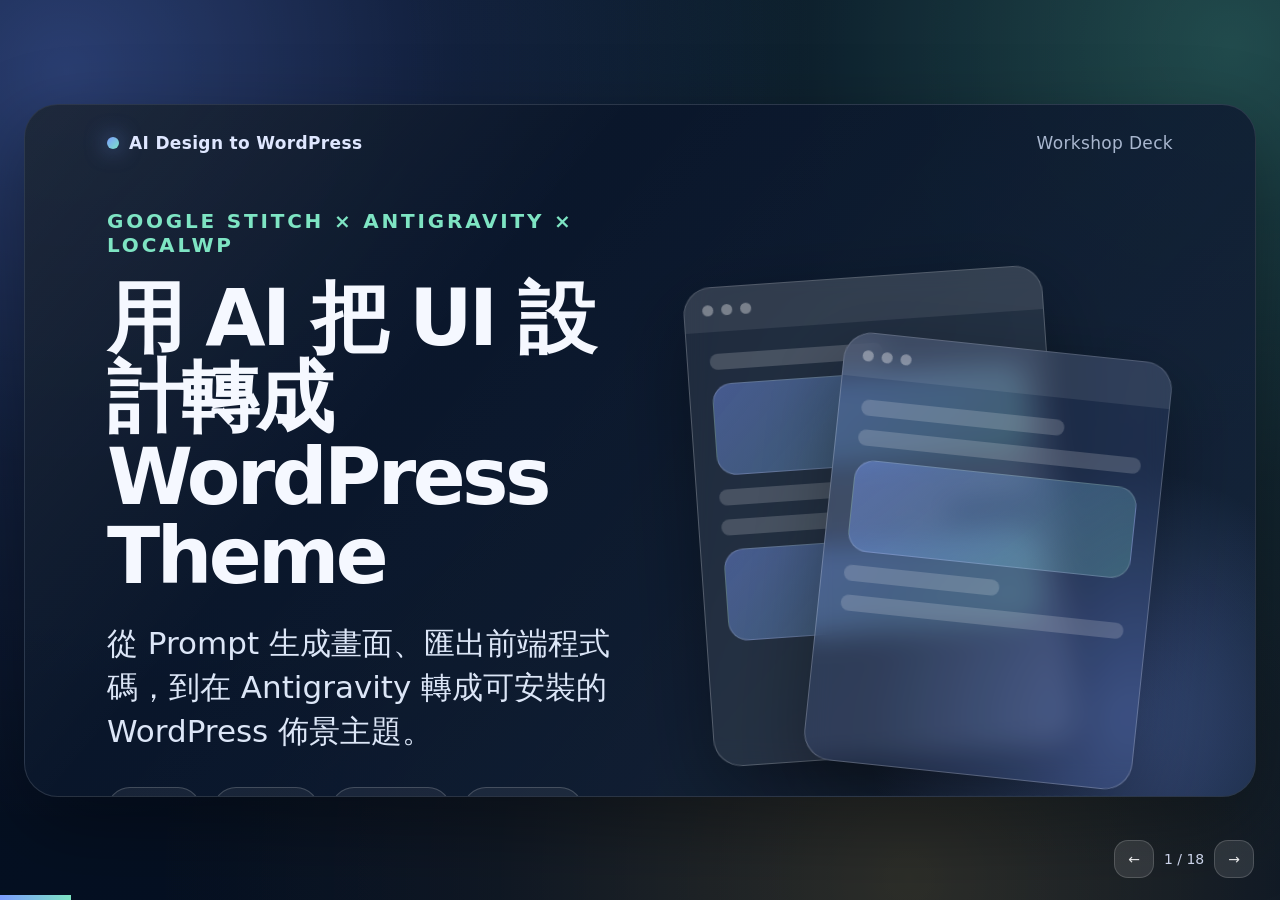
==== commit 5c999a09: "移除不必要的內容" ====
--- a/slides/google-stitch-to-wordpress.html
+++ b/slides/google-stitch-to-wordpress.html
@@ -1053,7 +1053,6 @@
         <li>適合從零開始探索產品畫面、Landing Page、App Prototype。</li>
         <li>可透過對話修改版面、色彩、元件與頁面結構。</li>
       </ul>
-      <div class="source">資料來源：Google Developers Blog、Google Blog、RAR 設計攻略。</div>
     </section>
 
     <section class="slide">
@@ -1386,32 +1385,12 @@
           <li>沒有把測試 API Key 或私密資料放進 Theme</li>
         </ul>
       </div>
-      <p class="footer-note">Demo 時建議準備「失敗排除」橋段：常見錯誤包含圖片路徑、CSS 未載入、JS 相依性、PHP tag 拼錯。</p>
-    </section>
-
-    <section class="slide">
-      <div class="topbar">
-        <div class="brandmark"><span class="dot"></span>Demo Script</div>
+    </section>
+
+    <section class="slide">
+      <div class="topbar">
+        <div class="brandmark"><span class="dot"></span>Wrap-up</div>
         <div>16</div>
-      </div>
-      <div class="kicker">現場 Demo 建議節奏</div>
-      <h2>不要只展示工具，要展示「每一步產出的交付物」</h2>
-      <div class="flow">
-        <div class="step"><small>5 min</small><strong>Stitch 生成 UI</strong><span>從 Prompt 產出第一版畫面。</span></div>
-        <div class="arrow">→</div>
-        <div class="step"><small>5 min</small><strong>匯出 ZIP</strong><span>說明資料夾與檔案內容。</span></div>
-        <div class="arrow">→</div>
-        <div class="step"><small>15 min</small><strong>Antigravity 轉換</strong><span>讓 Agent 建 Theme 並修錯。</span></div>
-        <div class="arrow">→</div>
-        <div class="step"><small>10 min</small><strong>LocalWP 啟用</strong><span>完成測試與驗收。</span></div>
-      </div>
-      <p class="footer-note">時間不夠時，先準備好一份半成品 Theme，現場只展示關鍵轉換與修正。</p>
-    </section>
-
-    <section class="slide">
-      <div class="topbar">
-        <div class="brandmark"><span class="dot"></span>Wrap-up</div>
-        <div>17</div>
       </div>
       <div class="kicker">重點總結</div>
       <h2>這套流程的價值：更快做出可驗證的網站原型</h2>
@@ -1430,23 +1409,6 @@
           <p>用 WordPress 結構接住後續內容與客戶需求。</p>
         </div>
       </div>
-    </section>
-
-    <section class="slide">
-      <div class="topbar">
-        <div class="brandmark"><span class="dot"></span>Resources</div>
-        <div>18</div>
-      </div>
-      <div class="kicker">參考資源</div>
-      <h2>延伸閱讀與操作文件</h2>
-      <ul>
-        <li>RAR 設計攻略：Google Stitch 教學與功能整理</li>
-        <li>Google Developers Blog：From idea to app: Introducing Stitch</li>
-        <li>Google Blog：Introducing “vibe design” with Stitch</li>
-        <li>Google Antigravity 官方文件與 Getting Started Codelab</li>
-        <li>WordPress Theme Handbook：Theme Basics、Template Files、Enqueue Scripts</li>
-      </ul>
-      <div class="code">建議下一步：把此 HTML 投影片內容轉成 workshop handout，並補上實際操作截圖與你自己的 Demo 專案畫面。</div>
     </section>
 
     <section class="slide">
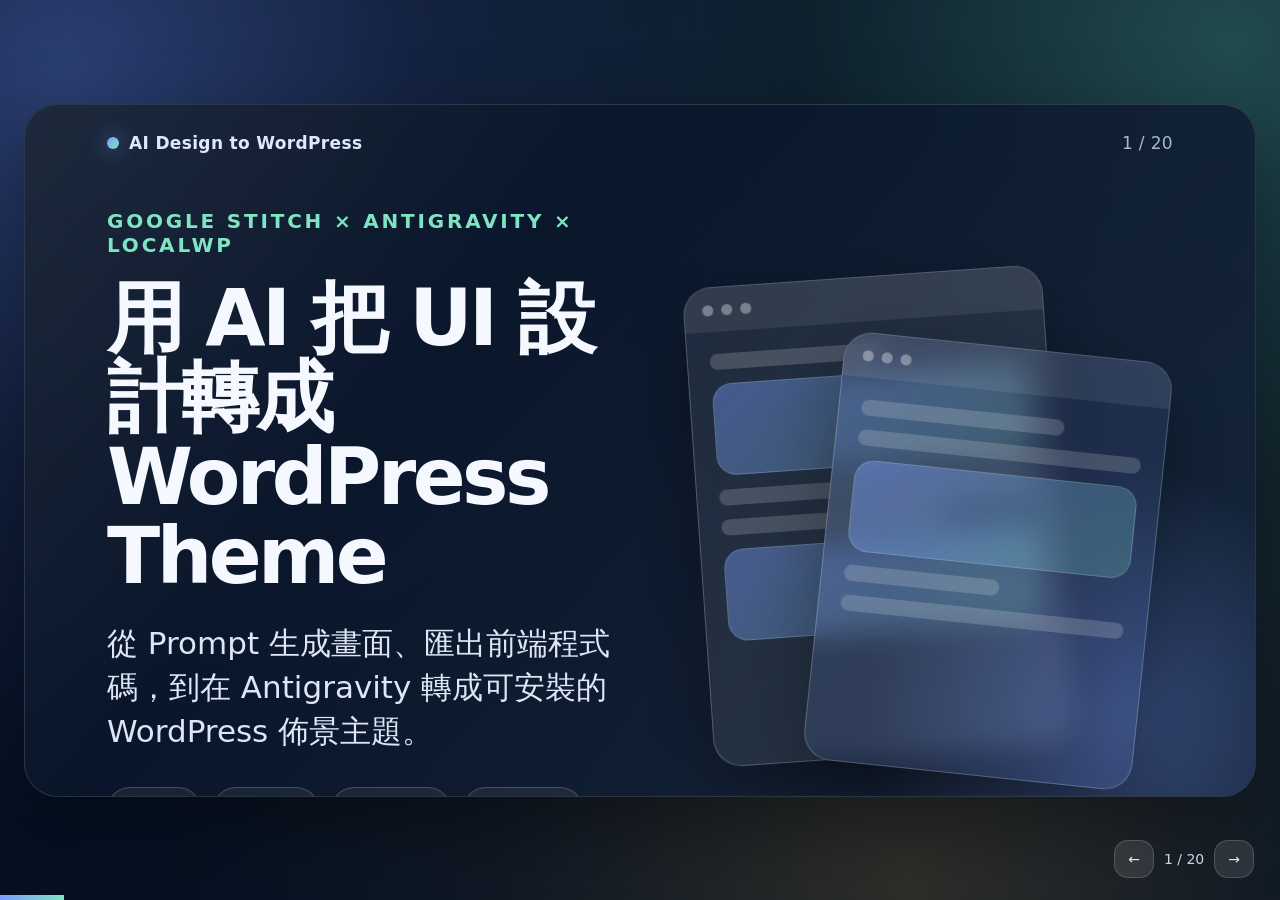
==== commit 3435eeb0: "Update AI workflow workshop deck" ====
--- a/slides/google-stitch-to-wordpress.html
+++ b/slides/google-stitch-to-wordpress.html
@@ -661,6 +661,28 @@
       transform: rotate(-12deg)
     }
 
+    .workflow-chain {
+      display: grid;
+      grid-template-columns: repeat(4, 1fr);
+      gap: 22px;
+      margin-top: 52px;
+      position: relative;
+      z-index: 2
+    }
+
+    .workflow-chain .step {
+      min-height: 285px
+    }
+
+    .workflow-chain .step strong {
+      font-size: 30px
+    }
+
+    .workflow-chain .step span {
+      font-size: 20px;
+      line-height: 1.42
+    }
+
     .quote {
       font-size: 42px;
       line-height: 1.25;
@@ -747,6 +769,176 @@
       color: #fff
     }
 
+    .profile-subtitle {
+      font-size: 31px;
+      line-height: 1.35;
+      color: #dce6f7;
+      margin-top: 14px;
+      font-weight: 700
+    }
+
+    .mission-box strong {
+      display: block;
+      color: var(--accent);
+      font-size: 26px;
+      margin-bottom: 10px
+    }
+
+    .mission-box span {
+      display: block
+    }
+
+    .profile-footer {
+      display: flex;
+      align-items: center;
+      justify-content: flex-end;
+      gap: 16px;
+      margin-top: 18px;
+      color: var(--brand2);
+      font-weight: 900
+    }
+
+    .profile-slide {
+      padding-bottom: 52px
+    }
+
+    .profile-slide .profile-slide-grid {
+      grid-template-columns: 420px minmax(0, 1fr);
+      gap: 44px;
+      align-items: start;
+      margin-top: 30px
+    }
+
+    .profile-slide .profile-photo {
+      width: 400px;
+      height: 400px
+    }
+
+    .profile-slide .card.big {
+      min-height: 0;
+      padding: 26px 30px
+    }
+
+    .profile-slide .profile-list {
+      gap: 0
+    }
+
+    .profile-slide .profile-item {
+      grid-template-columns: 120px 1fr;
+      gap: 28px;
+      padding: 13px 0
+    }
+
+    .profile-slide .profile-value {
+      font-size: 21px;
+      line-height: 1.42
+    }
+
+    .profile-slide .mission-box {
+      margin-top: 18px;
+      padding: 18px 24px;
+      font-size: 21px;
+      line-height: 1.4
+    }
+
+    .profile-slide .mission-box strong {
+      font-size: 23px;
+      margin-bottom: 8px
+    }
+
+    .profile-slide .profile-footer {
+      margin-top: 12px
+    }
+
+    .cat-mark {
+      width: 58px;
+      height: 46px;
+      position: relative;
+      display: inline-block;
+      flex: 0 0 auto
+    }
+
+    .cat-mark:before,
+    .cat-mark:after {
+      content: "";
+      position: absolute;
+    }
+
+    .cat-mark:before {
+      left: 3px;
+      bottom: 2px;
+      width: 38px;
+      height: 28px;
+      border-radius: 58% 42% 48% 52%;
+      background:
+        linear-gradient(105deg, transparent 24%, rgba(122, 54, 0, .35) 25% 30%, transparent 31%),
+        linear-gradient(78deg, transparent 42%, rgba(122, 54, 0, .28) 43% 48%, transparent 49%),
+        linear-gradient(135deg, #ffba55 0%, #f97316 72%);
+      box-shadow: inset -5px -5px 0 rgba(128, 49, 0, .16)
+    }
+
+    .cat-mark:after {
+      right: 0;
+      bottom: 15px;
+      width: 24px;
+      height: 24px;
+      border-top: 7px solid #f97316;
+      border-right: 7px solid #f97316;
+      border-radius: 0 18px 0 0;
+      transform: rotate(-18deg)
+    }
+
+    .cat-face {
+      position: absolute;
+      left: 24px;
+      top: 5px;
+      width: 27px;
+      height: 24px;
+      border-radius: 48% 48% 45% 45%;
+      background:
+        radial-gradient(circle at 36% 48%, #26130b 0 1.6px, transparent 1.9px),
+        radial-gradient(circle at 66% 48%, #26130b 0 1.6px, transparent 1.9px),
+        radial-gradient(circle at 51% 62%, #7a3100 0 1.7px, transparent 2px),
+        linear-gradient(105deg, transparent 16%, rgba(122, 54, 0, .32) 17% 22%, transparent 23%),
+        linear-gradient(80deg, transparent 74%, rgba(122, 54, 0, .28) 75% 80%, transparent 81%),
+        linear-gradient(135deg, #ffc46a 0%, #fb7f1d 80%);
+      box-shadow: inset -3px -4px 0 rgba(128, 49, 0, .14);
+      z-index: 2
+    }
+
+    .cat-face:before,
+    .cat-face:after {
+      content: "";
+      position: absolute;
+      top: -8px;
+      width: 13px;
+      height: 14px;
+      background: linear-gradient(135deg, #ffc46a, #f97316);
+      clip-path: polygon(50% 0, 100% 100%, 0 100%);
+      border-radius: 3px 3px 0 0
+    }
+
+    .cat-face:before {
+      left: 2px;
+      transform: rotate(-18deg)
+    }
+
+    .cat-face:after {
+      right: 2px;
+      transform: rotate(18deg)
+    }
+
+    .cat-tail {
+      position: absolute;
+      left: 10px;
+      bottom: 0;
+      width: 28px;
+      height: 5px;
+      border-radius: 999px;
+      background: rgba(122, 54, 0, .28);
+      z-index: 3
+    }
+
     .qa-slide-grid {
       display: grid;
       grid-template-columns: 1fr 430px;
@@ -802,7 +994,20 @@
         height: auto
       }
 
+      .profile-slide .profile-slide-grid {
+        grid-template-columns: 1fr
+      }
+
+      .profile-slide .profile-photo {
+        width: 100%;
+        height: auto
+      }
+
       .profile-item {
+        grid-template-columns: 1fr
+      }
+
+      .profile-slide .profile-item {
         grid-template-columns: 1fr
       }
 
@@ -861,6 +1066,10 @@
 
       .flow {
         flex-direction: column
+      }
+
+      .workflow-chain {
+        grid-template-columns: 1fr
       }
 
       .arrow {
@@ -977,13 +1186,22 @@
     </section>
 
 
-    <section class="slide">
+
+
+
+
+
+
+
+
+    <section class="slide profile-slide">
       <div class="topbar">
         <div class="brandmark"><span class="dot"></span>Speaker</div>
         <div>01</div>
       </div>
       <div class="kicker">個人介紹</div>
-      <h2>系統架構師：Bruce Lee</h2>
+      <h2>Bruce Lee 李冠緯</h2>
+      <p class="profile-subtitle">網站開發 × WordPress 社群 × AI 自動化</p>
       <div class="profile-slide-grid">
         <div class="profile-photo-wrap">
           <img class="profile-photo"
@@ -993,22 +1211,34 @@
         <div class="card big">
           <div class="profile-list">
             <div class="profile-item">
-              <div class="profile-label">FOCUS</div>
-              <div class="profile-value">WordPress、網站架構與數位服務應用。</div>
+              <div class="profile-label">13+ 年</div>
+              <div class="profile-value">哈拉設計創辦人，13+ 年網站開發與自由接案經驗，熟悉 WordPress、Laravel、前後端開發與伺服器維運。</div>
             </div>
             <div class="profile-item">
-              <div class="profile-label">COMMUNITY</div>
-              <div class="profile-value">WordCamp Asia、WordCamp Taiwan、WordCamp Taipei 等主辦者與講者。</div>
+              <div class="profile-label">社群</div>
+              <div class="profile-value">WordPress 社群參與者與活動組織者，參與 WordPress Taipei Meetup、WordCamp Taiwan／Asia、WP Campus Connect。</div>
             </div>
             <div class="profile-item">
-              <div class="profile-label">MISSION</div>
-              <div class="profile-value">把複雜的技術拆解成一般人也能上手的實戰流程。</div>
+              <div class="profile-label">AI</div>
+              <div class="profile-value">正在研究如何把 AI 生成的設計，變成真正能安裝、維護和上線的 WordPress 網站。</div>
             </div>
           </div>
-          <div class="mission-box">持續研究如何讓「不會寫程式的人」，也能透過 AI 輔助，將想法快速轉化為真正上線的產品。</div>
-        </div>
-      </div>
-    </section>
+          <div class="mission-box">
+            <strong>我喜歡把新工具玩到真的可以上線。</strong>
+            <span>平常在寫程式、辦小聚，還有研究怎麼讓 AI 幫我少加一點班。</span>
+            <div class="profile-footer"><span>@supergud</span><span class="cat-mark" aria-label="橘貓彩蛋"><span class="cat-face"></span><span class="cat-tail"></span></span></div>
+          </div>
+        </div>
+      </div>
+    </section>
+
+
+
+
+
+
+
+
 
     <section class="slide">
       <div class="topbar">
@@ -1030,6 +1260,14 @@
       <div class="source">提示：使用鍵盤 ← → 或下方按鈕切換投影片；列印時可另存為 PDF。</div>
     </section>
 
+
+
+
+
+
+
+
+
     <section class="slide">
       <div class="topbar">
         <div class="brandmark"><span class="dot"></span>Google Stitch</div>
@@ -1054,6 +1292,14 @@
         <li>可透過對話修改版面、色彩、元件與頁面結構。</li>
       </ul>
     </section>
+
+
+
+
+
+
+
+
 
     <section class="slide">
       <div class="topbar">
@@ -1086,6 +1332,14 @@
       </div>
     </section>
 
+
+
+
+
+
+
+
+
     <section class="slide">
       <div class="topbar">
         <div class="brandmark"><span class="dot"></span>Prompt</div>
@@ -1113,6 +1367,14 @@
         </div>
       </div>
     </section>
+
+
+
+
+
+
+
+
 
     <section class="slide">
       <div class="topbar">
@@ -1151,6 +1413,14 @@
       <div class="source">注意：功能名稱與可用項目可能因 Stitch 版本、模式與帳號權限而不同。</div>
     </section>
 
+
+
+
+
+
+
+
+
     <section class="slide">
       <div class="topbar">
         <div class="brandmark"><span class="dot"></span>ZIP</div>
@@ -1182,6 +1452,46 @@
       <p class="footer-note">操作提醒：匯出後先不要急著丟到 WordPress，先用瀏覽器打開靜態版本，確認畫面、圖片路徑與 RWD 都正常。</p>
     </section>
 
+
+
+
+
+
+    <section class="slide">
+      <div class="topbar">
+        <div class="brandmark"><span class="dot"></span>Antigravity Intro</div>
+        <div>00</div>
+      </div>
+      <div class="kicker">認識 Antigravity</div>
+      <h2>Google Antigravity：Agentic IDE 的指揮中心</h2>
+      <div class="three-col">
+        <div class="card big">
+          <div class="num">01</div>
+          <h3>指揮官模式</h3>
+          <p>用自然語言指派多個 Agents，在不同 Workspace 並行規劃、編碼、安裝套件與測試。</p>
+        </div>
+        <div class="card big">
+          <div class="num">02</div>
+          <h3>Artifacts 回饋</h3>
+          <p>代理會產出任務清單、程式碼變動與截圖；你可以像文件批註一樣直接留言修正。</p>
+        </div>
+        <div class="card big">
+          <div class="num">03</div>
+          <h3>瀏覽器自測</h3>
+          <p>內建瀏覽器自動化，能點擊、填表、看 Console Logs，並回頭修正前端錯誤。</p>
+        </div>
+      </div>
+      <div class="mission-box">適合快速做 MVP、後台原型與既有專案整理；但金流、醫療、資安等高風險專案，AI 產出的程式碼一定要由專業工程師驗收。</div>
+    </section>
+
+
+
+
+
+
+
+
+
     <section class="slide">
       <div class="topbar">
         <div class="brandmark"><span class="dot"></span>Antigravity</div>
@@ -1210,6 +1520,47 @@
         請建立必要檔案：style.css、functions.php、header.php、footer.php、front-page.php、index.php。</div>
       <div class="source">資料來源：Google Antigravity 官方文件與 Codelab。</div>
     </section>
+
+
+
+
+
+
+
+
+
+    <section class="slide">
+      <div class="topbar">
+        <div class="brandmark"><span class="dot"></span>LocalWP Intro</div>
+        <div>00</div>
+      </div>
+      <div class="kicker">認識 LocalWP</div>
+      <h2>先在本機建立一個可以放心拆壞的 WordPress 沙盒</h2>
+      <div class="three-col">
+        <div class="card big">
+          <div class="num">01</div>
+          <h3>不用主機也能跑</h3>
+          <p>LocalWP 會在電腦裡建立 WordPress 測試站，不需要先買主機或設定網域。</p>
+        </div>
+        <div class="card big">
+          <div class="num">02</div>
+          <h3>安全試 Theme</h3>
+          <p>AI 轉出的 Theme 可以先在本機啟用、預覽、修錯，不會影響正式網站。</p>
+        </div>
+        <div class="card big">
+          <div class="num">03</div>
+          <h3>接上交付流程</h3>
+          <p>確認畫面、圖片路徑與 RWD 正常後，再打包部署到正式 WordPress 環境。</p>
+        </div>
+      </div>
+      <p class="footer-note">今天用 LocalWP 當安全練習場：先讓 AI 產物能被 WordPress 安裝，再談上線與維護。</p>
+    </section>
+
+
+
+
+
+
 
     <section class="slide">
       <div class="topbar">
@@ -1230,10 +1581,53 @@
       <p class="footer-note">建議先建立一個乾淨測試站，避免直接在正式網站上測試 AI 轉換結果。</p>
     </section>
 
+
+
+
+
+
+
+
+
     <section class="slide">
       <div class="topbar">
+        <div class="brandmark"><span class="dot"></span>WordPress Dynamic</div>
+        <div>14</div>
+      </div>
+      <div class="kicker">從靜態內容改成可管理內容</div>
+      <h2>初版可以先保留靜態，第二階段再導入 WordPress 動態化</h2>
+      <div class="three-col">
+        <div class="card big">
+          <h3>階段 1</h3>
+          <p>完成可啟用 Theme，畫面與 Stitch 靜態版一致。</p>
+        </div>
+        <div class="card big">
+          <h3>階段 2</h3>
+          <p>把標題、段落、按鈕連結改為 Customizer 或 ACF 欄位。</p>
+        </div>
+        <div class="card big">
+          <h3>階段 3</h3>
+          <p>把重複區塊轉成 Gutenberg Block 或 Pattern。</p>
+        </div>
+      </div>
+      <div class="code">常見替換：
+        &lt;h1&gt;固定標題&lt;/h1&gt; → &lt;?php the_title(); ?&gt;
+        固定內文 → &lt;?php the_content(); ?&gt;
+        圖片路徑 → &lt;?php echo esc_url(get_template_directory_uri()); ?&gt;/assets/image.png</div>
+    </section>
+
+
+
+
+
+
+
+
+
+    <section class="slide">
+      <div class="topbar">
         <div class="brandmark"><span class="dot"></span>Theme Structure</div>
-        <div>10</div>
+        <div>11</div>
       </div>
       <div class="kicker">WordPress Theme 最小結構</div>
       <h2>Antigravity 要轉換的不是「一頁 HTML」，而是一個 Theme 專案</h2>
@@ -1257,10 +1651,18 @@
       </div>
     </section>
 
+
+
+
+
+
+
+
+
     <section class="slide">
       <div class="topbar">
         <div class="brandmark"><span class="dot"></span>Convert</div>
-        <div>11</div>
+        <div>12</div>
       </div>
       <div class="kicker">使用 Antigravity 轉成 WordPress Theme</div>
       <h2>給 Agent 的任務要「具體、可驗收、分階段」</h2>
@@ -1274,10 +1676,18 @@
         7. 最後提供啟用與測試步驟</div>
     </section>
 
+
+
+
+
+
+
+
+
     <section class="slide">
       <div class="topbar">
         <div class="brandmark"><span class="dot"></span>Functions</div>
-        <div>12</div>
+        <div>13</div>
       </div>
       <div class="kicker">關鍵轉換片段</div>
       <h2>讓樣式與腳本用 WordPress 方式載入</h2>
@@ -1302,67 +1712,13 @@
       <p class="footer-note">不要直接在 header.php 寫死 CSS/JS 路徑；用 enqueue 才符合 WordPress Theme 的標準做法。</p>
     </section>
 
-    <section class="slide">
-      <div class="topbar">
-        <div class="brandmark"><span class="dot"></span>WordPress Dynamic</div>
-        <div>13</div>
-      </div>
-      <div class="kicker">從靜態內容改成可管理內容</div>
-      <h2>初版可以先保留靜態，第二階段再導入 WordPress 動態化</h2>
-      <div class="three-col">
-        <div class="card big">
-          <h3>階段 1</h3>
-          <p>完成可啟用 Theme，畫面與 Stitch 靜態版一致。</p>
-        </div>
-        <div class="card big">
-          <h3>階段 2</h3>
-          <p>把標題、段落、按鈕連結改為 Customizer 或 ACF 欄位。</p>
-        </div>
-        <div class="card big">
-          <h3>階段 3</h3>
-          <p>把重複區塊轉成 Gutenberg Block 或 Pattern。</p>
-        </div>
-      </div>
-      <div class="code">常見替換：
-        &lt;h1&gt;固定標題&lt;/h1&gt; → &lt;?php the_title(); ?&gt;
-        固定內文 → &lt;?php the_content(); ?&gt;
-        圖片路徑 → &lt;?php echo esc_url(get_template_directory_uri()); ?&gt;/assets/image.png</div>
-    </section>
-
-    <section class="slide">
-      <div class="topbar">
-        <div class="brandmark"><span class="dot"></span>Workflow</div>
-        <div>14</div>
-      </div>
-      <div class="kicker">完整工作流</div>
-      <h2>AI 設計不是終點，而是 WordPress 開發的起點</h2>
-      <div class="diagram">
-        <div class="line l1"></div>
-        <div class="line l2"></div>
-        <div class="line l3"></div>
-        <div class="line l4"></div>
-        <div class="node a">
-          <h3>Google Stitch</h3>
-          <p>Prompt / 圖片生成 UI</p>
-        </div>
-        <div class="node b">
-          <h3>Export ZIP</h3>
-          <p>取得靜態前端與素材</p>
-        </div>
-        <div class="node c">
-          <h3>Antigravity</h3>
-          <p>拆解、重構、轉換 Theme</p>
-        </div>
-        <div class="node d">
-          <h3>LocalWP</h3>
-          <p>本機安裝、啟用、測試</p>
-        </div>
-        <div class="node e">
-          <h3>WordPress Theme</h3>
-          <p>可持續維護與擴充</p>
-        </div>
-      </div>
-    </section>
+
+
+
+
+
+
+
 
     <section class="slide">
       <div class="topbar">
@@ -1387,6 +1743,53 @@
       </div>
     </section>
 
+
+
+
+
+
+
+
+
+    <section class="slide">
+      <div class="topbar">
+        <div class="brandmark"><span class="dot"></span>Workflow</div>
+        <div>10</div>
+      </div>
+      <div class="kicker">完整工作流</div>
+      <h2>AI 設計不是終點，而是 WordPress 開發的起點</h2>
+      <div class="workflow-chain">
+        <div class="step">
+          <small>STEP 1</small>
+          <strong>Google Stitch → Export ZIP</strong>
+          <span>用 Prompt 或圖片生成 UI，確認版型、區塊、RWD 後，匯出 ZIP 與靜態前端素材。</span>
+        </div>
+        <div class="step">
+          <small>STEP 2</small>
+          <strong>Antigravity</strong>
+          <span>打開 ZIP 專案，讓 Agent 分析結構、拆任務，轉成 WordPress Theme。</span>
+        </div>
+        <div class="step">
+          <small>STEP 3</small>
+          <strong>LocalWP</strong>
+          <span>把 Theme 放進本機 WordPress，啟用、預覽，檢查路徑與錯誤。</span>
+        </div>
+        <div class="step">
+          <small>STEP 4</small>
+          <strong>WordPress</strong>
+          <span>驗收後部署到正式站，再逐步加入動態資料、後台管理與維護結構。</span>
+        </div>
+      </div>
+    </section>
+
+
+
+
+
+
+
+
+
     <section class="slide">
       <div class="topbar">
         <div class="brandmark"><span class="dot"></span>Wrap-up</div>
@@ -1410,6 +1813,14 @@
         </div>
       </div>
     </section>
+
+
+
+
+
+
+
+
 
     <section class="slide">
       <div class="topbar">
@@ -1443,11 +1854,15 @@
     let index = 0;
     const progress = document.getElementById('progress');
     const count = document.getElementById('count');
+    const topbarCounts = slides.map(s => s.querySelector('.topbar > div:last-child'));
     function show(i) {
       index = Math.max(0, Math.min(slides.length - 1, i));
       slides.forEach((s, n) => s.classList.toggle('active', n === index));
       progress.style.width = ((index + 1) / slides.length * 100) + '%';
       count.textContent = (index + 1) + ' / ' + slides.length;
+      topbarCounts.forEach((el, n) => {
+        if (el) el.textContent = (n + 1) + ' / ' + slides.length;
+      });
       location.hash = 'slide-' + (index + 1);
     }
     document.getElementById('prev').onclick = () => show(index - 1);
@@ -1457,8 +1872,20 @@
       if (['ArrowLeft', 'PageUp'].includes(e.key)) { e.preventDefault(); show(index - 1) }
       if (e.key === 'Home') show(0); if (e.key === 'End') show(slides.length - 1);
     });
+    let wheelDelta = 0;
+    let wheelLocked = false;
+    addEventListener('wheel', e => {
+      if (e.ctrlKey || wheelLocked) return;
+      e.preventDefault();
+      wheelDelta += e.deltaY;
+      if (Math.abs(wheelDelta) < 80) return;
+      show(index + Math.sign(wheelDelta));
+      wheelDelta = 0;
+      wheelLocked = true;
+      setTimeout(() => { wheelLocked = false; }, 520);
+    }, { passive: false });
     const m = location.hash.match(/slide-(\d+)/); if (m) index = Number(m[1]) - 1; show(index);
   </script>
 </body>
 
-</html>+</html>
